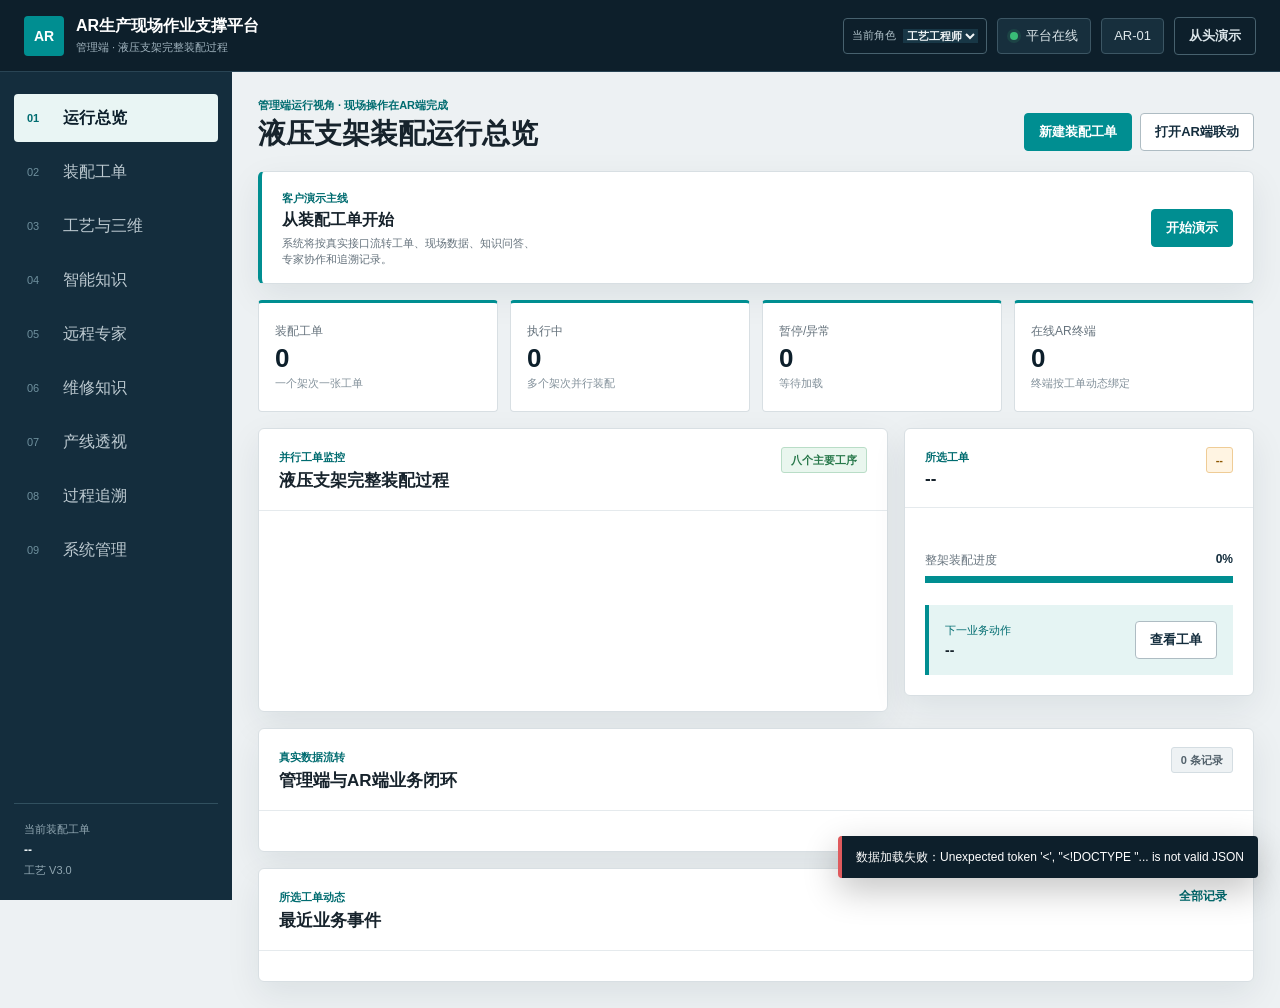
==== index.html @ a354827f "feat: add AR production support demo" ====
<!doctype html>
<html lang="zh-CN">
<head>
  <meta charset="utf-8">
  <meta name="viewport" content="width=device-width,initial-scale=1">
  <meta name="theme-color" content="#142d3d">
  <title>AR生产现场作业支撑平台</title>
  <link rel="stylesheet" href="styles.css?v=24">
</head>
<body>
<div class="app-shell">
  <header class="topbar">
    <div class="brand-block"><div class="brand-mark">AR</div><div><div class="brand-name">AR生产现场作业支撑平台</div><div class="brand-meta">管理端 · 液压支架完整装配过程</div></div></div>
    <div class="top-actions"><label class="role-control">当前角色<select id="roleSelect"><option value="engineer">工艺工程师</option><option value="expert">远程专家</option><option value="admin">系统管理员</option></select></label><div class="status-control"><span class="status-dot online"></span><span>平台在线</span></div><div id="activeDevice" class="device-status">AR-01</div><button id="resetDemo" class="button button-quiet">从头演示</button></div>
  </header>
  <aside class="sidebar"><nav>
    <button class="nav-item active" data-view="dashboard"><span class="nav-index">01</span><span>运行总览</span></button>
    <button class="nav-item" data-view="workorder"><span class="nav-index">02</span><span>装配工单</span></button>
    <button class="nav-item" data-view="process"><span class="nav-index">03</span><span>工艺与三维</span></button>
    <button class="nav-item" data-view="knowledge"><span class="nav-index">04</span><span>智能知识</span></button>
    <button class="nav-item" data-view="expert"><span class="nav-index">05</span><span>远程专家</span></button>
    <button class="nav-item" data-view="maintenance"><span class="nav-index">06</span><span>维修知识</span></button>
    <button class="nav-item" data-view="twin"><span class="nav-index">07</span><span>产线透视</span></button>
    <button class="nav-item" data-view="trace"><span class="nav-index">08</span><span>过程追溯</span></button>
    <button class="nav-item" data-view="operations"><span class="nav-index">09</span><span>系统管理</span></button>
  </nav><div class="sidebar-footer"><span>当前装配工单</span><strong id="sidebarTask">--</strong><span id="sidebarProcess">工艺 V3.0</span></div></aside>

  <main class="main-content">
    <section id="dashboardView" class="view active">
      <div class="page-heading"><div><div class="eyebrow">管理端运行视角 · 现场操作在AR端完成</div><h1>液压支架装配运行总览</h1></div><div class="heading-actions"><button id="openCreateTask" class="button button-primary">新建装配工单</button><button class="button button-secondary open-terminal">打开AR端联动</button></div></div>
      <article class="panel demo-guide-panel"><div class="demo-guide-copy"><span class="panel-kicker">客户演示主线</span><h2 id="guideTitle">从装配工单开始</h2><p id="guideDescription">系统将按真实接口流转工单、现场数据、知识问答、专家协作和追溯记录。</p></div><div id="demoGuide" class="demo-guide-steps"></div><button id="guideAction" class="button button-primary">开始演示</button></article>
      <div class="metric-grid"><article class="metric"><span>装配工单</span><strong id="metricTaskCount">0</strong><small>一个架次一张工单</small></article><article class="metric"><span>执行中</span><strong id="metricRunning">0</strong><small>多个架次并行装配</small></article><article class="metric"><span>暂停/异常</span><strong id="metricIncident">0</strong><small id="metricIncidentText">等待加载</small></article><article class="metric"><span>在线AR终端</span><strong id="metricDevices">0</strong><small>终端按工单动态绑定</small></article></div>
      <div class="dashboard-grid parallel-dashboard"><article class="panel task-board"><div class="panel-header"><div><span class="panel-kicker">并行工单监控</span><h2>液压支架完整装配过程</h2></div><span class="badge badge-success">八个主要工序</span></div><div id="taskBoard" class="task-board-list"></div></article><article class="panel service-panel"><div class="panel-header"><div><span class="panel-kicker">所选工单</span><h2 id="selectedProduct">--</h2></div><span id="taskStatusBadge" class="badge badge-running">--</span></div><dl id="selectedTaskSummary" class="summary-grid"></dl><div class="progress-row"><span>整架装配进度</span><strong id="dashboardPercent">0%</strong></div><div class="progress-track"><div id="dashboardProgress" class="progress-bar"></div></div><div class="next-action"><div><span>下一业务动作</span><strong id="dashboardNext">--</strong></div><button id="dispatchTask" class="button button-primary" hidden>下发到AR终端</button><button class="button button-secondary" data-jump="workorder">查看工单</button></div></article><article class="panel flow-panel"><div class="panel-header"><div><span class="panel-kicker">真实数据流转</span><h2>管理端与AR端业务闭环</h2></div><span id="flowRecordCount" class="badge badge-neutral">0 条记录</span></div><div id="businessFlow" class="business-flow"></div></article><article class="panel event-panel"><div class="panel-header"><div><span class="panel-kicker">所选工单动态</span><h2>最近业务事件</h2></div><button class="text-button" data-jump="trace">全部记录</button></div><div id="dashboardEvents" class="compact-events"></div></article></div>
    </section>

    <section id="workorderView" class="view">
      <div class="page-heading"><div><div id="taskContext" class="eyebrow">当前装配工单</div><h1>整架装配工单执行</h1></div><div class="heading-actions"><span id="taskNetworkBadge" class="badge badge-success">AR终端在线</span><button class="button button-primary open-terminal">打开AR端联动</button></div></div>
      <div class="monitor-layout"><aside class="panel step-rail"><div class="panel-header"><div><span class="panel-kicker">完整装配工序</span><h2 id="stepCounter">工序 --</h2></div></div><ol id="stepList" class="step-list"></ol></aside><article class="panel work-panel"><div class="work-head"><div><span id="currentStepCode" class="step-code">主要工序</span><h2 id="currentStepTitle">加载中</h2></div><span id="currentStepState" class="badge badge-running">--</span></div><div class="work-visual"><div id="threeViewer" class="three-viewer"></div><div class="ar-hud"><span id="hudStep">--</span><strong id="hudInstruction">--</strong></div></div><div class="instruction-grid"><div><span>下发到AR端的必要作业步骤</span><strong id="currentInstruction">--</strong></div><div><span>受控依据</span><strong id="currentParameter">--</strong></div><div class="warning-cell"><span>安全与质量提示</span><strong id="currentSafety">--</strong></div></div></article><aside class="panel monitor-side"><div class="panel-header"><div><span class="panel-kicker">实时上下文</span><h2>现场执行数据</h2></div></div><dl id="monitorSummary" class="context-list"></dl><div class="panel-header subhead"><div><span class="panel-kicker">装配防错</span><h2>零部件识别记录</h2></div><span id="identificationCount" class="badge badge-neutral">0 条</span></div><div id="identificationList" class="identification-list"></div><div class="panel-header subhead"><div><span class="panel-kicker">AR端采集</span><h2>现场数据记录</h2></div><span id="observationCount" class="badge badge-neutral">0 条</span></div><div id="observationList" class="observation-list"></div><div class="panel-header subhead"><div><span class="panel-kicker">业务事件</span><h2>最近流转</h2></div></div><div id="monitorEvents" class="expert-timeline"></div></aside></div>
    </section>

    <section id="processView" class="view"><div class="page-heading"><div><div class="eyebrow">工艺路线 · 版本 · 工序 · 作业内容 · 审核发布</div><h1>工艺管理与三维作业内容</h1></div><div class="heading-actions"><button id="createProcessVersion" class="button button-primary">新建工艺版本</button></div></div><div class="process-management-layout"><article class="panel"><div class="panel-header"><div><span class="panel-kicker">创建 · 编辑 · 发布 · 回滚</span><h2>工艺版本</h2></div><span id="processVersionCount" class="badge badge-neutral">0个</span></div><div id="processVersions" class="data-list"></div></article><article class="panel"><div class="panel-header"><div><span class="panel-kicker">产品型号与适用范围</span><h2>工艺路线信息</h2></div></div><dl id="processScope" class="context-list"></dl></article><article class="panel full-span"><div class="panel-header"><div><span class="panel-kicker">顺序 · 工位 · 作业要求 · 参数 · 质量安全</span><h2>主要工序与作业步骤</h2></div><button id="editCurrentProcessStep" class="button button-secondary">编辑当前工序</button></div><div id="processStepList" class="process-step-table"></div></article><article class="panel full-span"><div class="panel-header"><div><span class="panel-kicker">厂家动画拆分 · 转换 · 轻量化 · 审核发布</span><h2>三维作业内容包</h2></div><span id="contentPackageCount" class="badge badge-neutral">0个</span></div><div id="contentPackages" class="content-package-grid"></div></article></div></section>

    <section id="knowledgeView" class="view"><div class="page-heading"><div><div class="eyebrow">资料上传 · 分类标签 · 审核索引 · 查询查看 · 下载使用</div><h1>知识库与智能问答</h1></div><div class="heading-actions"><button id="uploadKnowledge" class="button button-primary">上传资料</button></div></div><div class="knowledge-layout"><article class="panel"><div class="panel-header"><div><span class="panel-kicker">受控资料检索</span><h2>当前工单智能问答</h2></div><span id="knowledgeServiceBadge" class="badge badge-running">检查中</span></div><form id="knowledgeTestForm" class="knowledge-test"><input id="knowledgeTestInput" value="高压胶管标识与接口清单不一致时应该如何处理？"><button class="button button-primary">检索并显示引用</button></form><div id="knowledgeTestResult" class="operation-result">问题将携带产品型号、工艺版本和当前工序上下文。</div></article><article class="panel"><div class="panel-header"><div><span class="panel-kicker">分类与标签</span><h2>知识库概况</h2></div></div><div id="knowledgeCategorySummary" class="knowledge-category-summary"></div></article><article class="panel full-span"><div class="panel-header"><div><span class="panel-kicker">标准、图纸、工艺卡、三维指导和经验库</span><h2>知识资料管理</h2></div><span id="knowledgeCount" class="badge badge-neutral">0条</span></div><form id="knowledgeFilterForm" class="knowledge-filter"><input id="knowledgeSearch" placeholder="按资料名称、标签或适用范围查询"><select id="knowledgeCategoryFilter"><option value="">全部分类</option></select><select id="knowledgeTagFilter"><option value="">全部标签</option></select><button class="button button-secondary">查询</button></form><div id="knowledgeList" class="knowledge-table"></div></article></div></section>

    <section id="expertView" class="view"><div class="page-heading"><div><div class="eyebrow">一对一远程专家 · 自动携带工单上下文</div><h1>远程专家支持</h1></div><div class="heading-actions"><span id="expertStatusBadge" class="badge badge-neutral">未建立会话</span><button id="startExpert" class="button button-primary">接入当前请求</button></div></div><div class="expert-layout"><article class="video-panel panel"><div id="expertVideoFrame" class="video-frame synthetic-feed"><div class="feed-support"><i></i><i></i><i></i><i></i></div><div id="annotationLayer" class="annotation-layer"></div><div id="frozenBadge" class="frozen-badge" hidden>画面已冻结</div><div class="video-status"><span class="record-dot"></span><span id="videoStatusText">第一视角预览</span></div></div><div class="video-toolbar"><button id="freezeFrame" class="button button-secondary" disabled>冻结画面</button><button id="drawAnnotation" class="button button-secondary" disabled>添加二维标注</button><button id="sendDocument" class="button button-secondary" disabled>发送作业资料</button><button id="endExpert" class="button button-danger-outline" disabled>结束并归档</button></div><form id="adviceForm" class="advice-form"><input id="adviceInput" value="请核对胶管标识、阀组接口和当前受控液压原理图，确认后再连接。"><button id="sendAdvice" class="button button-primary" disabled>发送处置意见</button></form></article><aside class="panel expert-context"><div class="panel-header"><div><span class="panel-kicker">自动携带工单上下文</span><h2 id="expertTaskId">--</h2></div></div><dl class="context-list"><div><dt>当前主要工序</dt><dd id="expertCurrentStep">--</dd></div><div><dt>异常状态</dt><dd id="expertIncidentState">--</dd></div><div><dt>在线专家</dt><dd>李工 · 液压系统装配 · 在线</dd></div><div><dt>协作服务</dt><dd id="expertProvider">自建远程专家服务</dd></div><div><dt>业务归档</dt><dd>会话、截图、冻屏标注、资料、意见、录像索引</dd></div></dl><div id="expertTimeline" class="expert-timeline"></div></aside></div></section>

    <section id="maintenanceView" class="view"><div class="page-heading"><div><div class="eyebrow">维修管理系统工单 · 相似案例 · 现场处置 · 结果回写</div><h1>智能维修辅助</h1></div><button id="archiveMaintenanceCase" class="button button-secondary">形成案例并回写</button></div><article class="panel integration-strip"><div><span class="panel-kicker">业务系统来源</span><h2 id="maintenanceSourceSystem">维修管理系统</h2></div><div class="integration-arrow">设备档案与维修工单 →</div><dl id="maintenanceWorkOrder" class="integration-context"></dl><div class="integration-arrow">← 处置结果与案例状态</div><span id="maintenanceSyncStatus" class="badge badge-success">接口正常</span></article><div class="maintenance-layout"><article class="panel"><div class="panel-header"><div><span class="panel-kicker">结合设备、部件和故障现象检索</span><h2>历史维修案例与知识检索</h2></div></div><form id="maintenanceSearchForm" class="knowledge-test"><input id="maintenanceSearchInput" value="胶管 渗漏"><button class="button button-primary">查询相似案例</button></form><div id="maintenanceCaseList" class="maintenance-case-list"></div></article><article class="panel"><div class="panel-header"><div><span class="panel-kicker">现场维修参考</span><h2 id="maintenanceCaseTitle">选择一个案例</h2></div><span id="maintenanceCaseStatus" class="badge badge-neutral">--</span></div><dl id="maintenanceCaseDetail" class="context-list"></dl><div class="maintenance-writeback"><strong>处置闭环</strong><span>AR现场记录 → 审核 → 维修管理系统工单 → 知识库案例</span></div></article></div></section>

    <section id="twinView" class="view"><div class="page-heading"><div><div class="eyebrow">复用产线数字孪生模型与实时数据，在AR端进行现场查看</div><h1>基于数字孪生的产线透视</h1></div><div class="heading-actions"><span id="twinUpdated" class="badge badge-success">数据已同步</span><button id="openTwinTerminal" class="button button-primary">在AR端查看产线</button></div></div><article class="panel integration-strip twin-source"><div><span class="panel-kicker">数据与模型来源</span><h2 id="twinSourceSystem">产线数字孪生平台</h2></div><div class="integration-arrow">产线模型、设备对象、实时参数、告警 →</div><dl id="twinModelInfo" class="integration-context"></dl><span class="badge badge-success">内部接口已连接</span></article><div class="metric-grid"><article class="metric"><span>孪生对象</span><strong id="twinWorkOrders">0</strong><small>产线、工位、架次与设备</small></article><article class="metric"><span>执行中</span><strong id="twinRunning">0</strong><small>实时装配状态</small></article><article class="metric"><span>告警对象</span><strong id="twinAlerts">0</strong><small>可进入工单或维修处置</small></article><article class="metric"><span>AR展示终端</span><strong id="twinDevices">0</strong><small>查看模型、数据与告警</small></article></div><div class="twin-layout"><article class="panel twin-line-panel"><div class="panel-header"><div><span class="panel-kicker">数字孪生对象列表</span><h2 id="twinLineName">液压支架总装一线</h2></div><span class="badge badge-neutral">模型 + 实时数据</span></div><div id="twinLine" class="twin-line"></div></article><article class="panel"><div class="panel-header"><div><span class="panel-kicker">AR现场查看对象</span><h2 id="twinObjectTitle">选择工位对象</h2></div></div><dl id="twinObjectDetail" class="context-list"></dl><div class="twin-display-list"><strong>AR端展示内容</strong><span>产线三维模型</span><span>设备与工位状态</span><span>装配进度和运行参数</span><span>告警与维修记录</span></div></article></div></section>

    <section id="traceView" class="view"><div class="page-heading"><div><div class="eyebrow">按工单、工序、设备、人员等主体查看全过程事件与现场录像</div><h1>多主体过程追溯</h1></div><button id="exportTrace" class="button button-secondary">导出追溯记录</button></div><div class="trace-layout"><article class="panel"><div class="panel-header"><div><span class="panel-kicker">追溯条件</span><h2 id="traceTaskId">--</h2></div><span id="traceStatusBadge" class="badge badge-running">--</span></div><form id="traceSubjectForm" class="trace-subject-filter"><select id="traceSubjectType"><option value="work_order">按工单</option><option value="process">按工序</option><option value="device">按AR设备</option><option value="person">按人员</option></select><select id="traceSubjectValue"></select><input id="traceKeyword" placeholder="日志关键字"><button class="button button-primary">查询</button></form><dl id="traceSummary" class="summary-grid compact"></dl></article><div class="trace-evidence-layout"><article class="panel trace-events-panel"><div class="trace-filter"><span>事件时间线</span><span id="syncState" class="sync-state">全部事件已同步</span></div><div id="traceEvents" class="trace-events"></div></article><aside class="panel recording-panel"><div class="panel-header"><div><span class="panel-kicker">AR第一视角录像</span><h2>现场视频记录</h2></div><span id="recordingCount" class="badge badge-neutral">0段</span></div><div id="recordingList" class="recording-list"></div></aside></div></div></section>

    <section id="operationsView" class="view"><div class="page-heading"><div><div class="eyebrow">系统管理员工作台</div><h1>终端与系统运行管理</h1></div><button id="sendHeartbeat" class="button button-secondary">模拟当前终端心跳</button></div><div class="metric-grid"><article class="metric"><span>业务服务</span><strong id="healthStatus">检查中</strong><small>工单、工艺、追溯</small></article><article class="metric"><span>知识服务</span><strong id="opsKnowledgeStatus">检查中</strong><small>受控检索与引用</small></article><article class="metric"><span>远程协作</span><strong id="opsCollabStatus">检查中</strong><small>自建业务与媒体服务</small></article><article class="metric"><span>审计记录</span><strong id="auditCount">0</strong><small>角色与写操作留痕</small></article></div><div class="admin-grid"><article class="panel"><div class="panel-header"><div><span class="panel-kicker">当前工单终端</span><h2 id="deviceTitleName">--</h2></div><span id="deviceStatusBadge" class="badge badge-success">--</span></div><dl id="deviceDetails" class="summary-grid"></dl><div class="section-body"><h3>终端能力契约</h3><div id="deviceCapabilities" class="tag-list"></div></div></article><article class="panel"><div class="panel-header"><div><span class="panel-kicker">运行状态</span><h2>服务与数据链路</h2></div></div><ul id="serviceList" class="service-list"></ul></article><article class="panel full-span"><div class="panel-header"><div><span class="panel-kicker">故障恢复</span><h2>备份、恢复与演示重置</h2></div></div><div class="operation-actions"><button id="createBackup" class="button button-primary">创建备份</button><button id="restoreBackup" class="button button-secondary">恢复最近备份</button><button id="resetSystem" class="button button-danger-outline">重置演示数据</button></div><p id="backupResult" class="operation-result">尚未执行运维操作。</p></article></div></section>
  </main>
</div>

<dialog id="createTaskDialog" class="modal"><form id="createTaskForm"><header class="modal-header"><div><span class="panel-kicker">装配工单</span><h2>新建工单</h2></div><button id="closeCreateTask" class="modal-close" type="button" aria-label="关闭">×</button></header><div class="task-form-grid"><label>架次名称<input id="newTaskProduct" required value="液压支架第021架"></label><label>产品型号<input id="newTaskModel" required value="ZZ18000/35/70D"></label><label>装配工位<input id="newTaskStation" required value="总装一线 · ZP-07"></label><label>工艺版本<select id="newTaskProcess" required></select></label><label>目标AR终端<select id="newTaskDevice" required></select></label><label class="checkbox-row full"><input id="newTaskDispatch" type="checkbox" checked><span>创建后立即下发到目标AR终端</span></label></div><footer class="modal-actions"><button id="cancelCreateTask" class="button button-secondary" type="button">取消</button><button class="button button-primary" type="submit">创建工单</button></footer></form></dialog>
<dialog id="knowledgeUploadDialog" class="modal"><form id="knowledgeUploadForm"><header class="modal-header"><div><span class="panel-kicker">知识资料</span><h2>上传并登记资料</h2></div><button id="closeKnowledgeUpload" class="modal-close" type="button">×</button></header><div class="task-form-grid"><label>资料名称<input id="knowledgeUploadTitle" required value="液压支架装配补充说明"></label><label>分类<select id="knowledgeUploadCategory"><option>工艺标准</option><option>作业指导书</option><option>图纸与接口</option><option>培训资料</option><option>维修案例</option></select></label><label>版本<input id="knowledgeUploadVersion" value="V1.0"></label><label>标签<input id="knowledgeUploadTags" value="液压支架,装配,受控资料"></label><label class="full">适用范围<input id="knowledgeUploadSection" value="工序1-8"></label><label class="full">选择文件<input id="knowledgeUploadFile" type="file" accept=".txt,.md,.pdf,.doc,.docx"></label><label class="full">资料内容<textarea id="knowledgeUploadContent" rows="5">经工艺人员审核后发布，用于现场作业指导和知识检索。</textarea></label></div><footer class="modal-actions"><button id="cancelKnowledgeUpload" class="button button-secondary" type="button">取消</button><button class="button button-primary" type="submit">上传并登记</button></footer></form></dialog>
<dialog id="knowledgeDetailDialog" class="modal knowledge-detail-modal"><header class="modal-header"><div><span class="panel-kicker">知识资料详情</span><h2 id="knowledgeDetailTitle">资料详情</h2></div><button id="closeKnowledgeDetail" class="modal-close" type="button">×</button></header><dl id="knowledgeDetailMeta" class="summary-grid"></dl><div id="knowledgeDetailContent" class="knowledge-detail-content"></div><footer class="modal-actions"><button id="downloadKnowledgeDetail" class="button button-primary" type="button">下载资料</button></footer></dialog>
<dialog id="processVersionDialog" class="modal"><form id="processVersionForm"><header class="modal-header"><div><span class="panel-kicker">工艺版本</span><h2>新建工艺版本</h2></div><button id="closeProcessVersion" class="modal-close" type="button">×</button></header><div class="task-form-grid"><label>版本号<input id="newProcessVersion" required value="V3.2-draft"></label><label>基于版本<select id="baseProcessVersion"></select></label><label class="full">变更说明<input id="newProcessNote" required value="补充AR端单屏作业内容与现场录像要求"></label></div><footer class="modal-actions"><button id="cancelProcessVersion" class="button button-secondary" type="button">取消</button><button class="button button-primary" type="submit">创建草稿</button></footer></form></dialog>
<dialog id="processStepDialog" class="modal"><form id="processStepForm"><header class="modal-header"><div><span class="panel-kicker">主要工序</span><h2 id="processStepDialogTitle">编辑工序</h2></div><button id="closeProcessStep" class="modal-close" type="button">×</button></header><div class="task-form-grid"><label>工序编号<input id="editProcessStepNo" readonly></label><label>工序名称<input id="editProcessStepTitle" required></label><label class="full">作业说明<textarea id="editProcessInstruction" rows="3"></textarea></label><label class="full">工艺参数与质量要求<textarea id="editProcessParameter" rows="2"></textarea></label><label class="full">安全要求<textarea id="editProcessSafety" rows="2"></textarea></label></div><footer class="modal-actions"><button id="cancelProcessStep" class="button button-secondary" type="button">取消</button><button class="button button-primary" type="submit">保存工序</button></footer></form></dialog>
<section id="terminalFloat" class="terminal-float" role="region" aria-label="AR眼镜端模拟器" hidden>
  <header id="terminalFloatBar" class="terminal-float-bar"><div><span id="terminalFloatKicker" class="panel-kicker">双端实时联动 · 拖动此处移动</span><h2 id="terminalFloatTitle">AR眼镜端模拟器</h2></div><div class="terminal-float-tools"><button id="terminalFloatSmaller" type="button" title="缩小窗口" aria-label="缩小窗口">−</button><button id="terminalFloatLarger" type="button" title="放大窗口" aria-label="放大窗口">＋</button><button id="terminalFloatMinimize" type="button" title="最小化" aria-label="最小化">_</button><button id="closeTerminalPreview" type="button" title="关闭" aria-label="关闭">×</button></div></header>
  <div class="terminal-viewport"><iframe id="terminalPreviewFrame" title="AR眼镜端模拟器"></iframe></div>
</section>
<div id="toast" class="toast" role="status"></div>
<script src="app.js?v=24"></script><script type="module" src="three-viewer.js?v=24"></script>
</body>
</html>
---- styles.css ----
:root {
  color-scheme: light;
  --navy-950: #0d1f2b;
  --navy-900: #142d3d;
  --navy-800: #1d4052;
  --ink: #17232c;
  --muted: #66737d;
  --line: #d8dfe3;
  --soft: #f3f6f7;
  --surface: #ffffff;
  --teal: #008e91;
  --teal-dark: #006c70;
  --teal-soft: #e5f4f3;
  --amber: #a86100;
  --amber-soft: #fff4e2;
  --red: #b33c3f;
  --red-soft: #fff0f0;
  --green: #27784a;
  --shadow: 0 12px 34px rgba(18, 40, 52, 0.08);
  font-family: -apple-system, BlinkMacSystemFont, "Segoe UI", "PingFang SC", "Microsoft YaHei", sans-serif;
}

* { box-sizing: border-box; }
[hidden] { display: none !important; }
html, body { margin: 0; min-height: 100%; background: #edf1f3; color: var(--ink); }
button, input, textarea, select { font: inherit; }
button { cursor: pointer; }

.app-shell {
  min-height: 100vh;
  display: grid;
  grid-template-columns: 232px minmax(0, 1fr);
  grid-template-rows: 72px minmax(0, 1fr);
}

.topbar {
  grid-column: 1 / -1;
  display: flex;
  align-items: center;
  justify-content: space-between;
  gap: 24px;
  padding: 0 24px;
  background: var(--navy-950);
  color: #fff;
  border-bottom: 1px solid #294454;
  position: sticky;
  top: 0;
  z-index: 20;
}

.brand-block, .top-actions, .heading-actions, .action-group { display: flex; align-items: center; }
.brand-block { gap: 12px; min-width: 0; }
.brand-mark {
  width: 40px; height: 40px; display: grid; place-items: center;
  background: var(--teal); color: #fff; font-weight: 800; font-size: 14px;
  border-radius: 4px;
}
.brand-name { font-size: 16px; font-weight: 700; line-height: 1.2; white-space: nowrap; }
.brand-meta { margin-top: 4px; color: #9fb2bd; font-size: 11px; }
.top-actions { gap: 10px; }
.role-control { min-height: 36px; padding: 0 8px; border: 1px solid #47616e; border-radius: 4px; display: flex; align-items: center; gap: 7px; color: #aebfc7; font-size: 11px; }
.role-control select { border: 0; background: #183746; color: #f1f6f7; font: inherit; font-weight: 700; outline: 0; }
.status-control, .device-status {
  min-height: 36px; padding: 0 12px; border: 1px solid #3c5664; border-radius: 4px;
  background: #172f3d; color: #dce6ea; display: flex; align-items: center; gap: 8px;
  font-size: 13px;
}
.status-control:hover { border-color: #6f8a97; }
.status-dot { width: 8px; height: 8px; border-radius: 50%; background: #93a4ad; display: inline-block; flex: 0 0 auto; }
.status-dot.online { background: #39bd77; box-shadow: 0 0 0 3px rgba(57, 189, 119, 0.14); }
.status-dot.offline { background: #e6a23c; box-shadow: 0 0 0 3px rgba(230, 162, 60, 0.14); }

.sidebar {
  grid-column: 1;
  grid-row: 2;
  min-height: calc(100vh - 72px);
  background: var(--navy-900);
  color: #d4e0e6;
  padding: 22px 14px;
  display: flex;
  flex-direction: column;
  justify-content: space-between;
  position: sticky;
  top: 72px;
  height: calc(100vh - 72px);
}
.sidebar nav { display: grid; gap: 6px; }
.nav-item {
  width: 100%; height: 48px; padding: 0 12px; border: 1px solid transparent; border-radius: 4px;
  background: transparent; color: #bdcad1; display: flex; align-items: center; gap: 12px; text-align: left;
}
.nav-item:hover { background: #19394a; color: #fff; }
.nav-item.active { background: #e9f5f4; color: var(--navy-950); font-weight: 700; }
.nav-index { width: 24px; color: #6f909e; font-size: 11px; font-variant-numeric: tabular-nums; }
.nav-item.active .nav-index { color: var(--teal-dark); }
.sidebar-footer { border-top: 1px solid #31505f; padding: 18px 10px 0; display: grid; gap: 6px; font-size: 11px; color: #91a7b2; }
.sidebar-footer strong { font-size: 12px; color: #eef5f7; overflow-wrap: anywhere; }

.main-content { grid-column: 2; grid-row: 2; min-width: 0; padding: 26px; }
.view { display: none; max-width: 1520px; margin: 0 auto; }
.view.active { display: block; animation: fade-in 160ms ease-out; }
@keyframes fade-in { from { opacity: .4; transform: translateY(3px); } to { opacity: 1; transform: none; } }

.page-heading { display: flex; align-items: flex-end; justify-content: space-between; gap: 24px; margin-bottom: 20px; }
.page-heading h1 { margin: 4px 0 0; font-size: 28px; line-height: 1.2; letter-spacing: 0; }
.eyebrow, .panel-kicker { color: var(--teal-dark); font-size: 11px; font-weight: 800; text-transform: uppercase; }
.heading-actions { gap: 8px; flex-wrap: wrap; justify-content: flex-end; }

.button {
  min-height: 38px; padding: 0 14px; border-radius: 4px; border: 1px solid transparent;
  background: #fff; color: var(--ink); font-weight: 700; font-size: 13px;
  transition: background 120ms, border-color 120ms, color 120ms, transform 120ms;
}
.button:hover:not(:disabled) { transform: translateY(-1px); }
.button:disabled { opacity: .45; cursor: not-allowed; }
.button-primary { background: var(--teal); color: #fff; border-color: var(--teal); }
.button-primary:hover:not(:disabled) { background: var(--teal-dark); border-color: var(--teal-dark); }
.button-secondary { background: #fff; border-color: #aebcc3; color: var(--navy-900); }
.button-secondary:hover:not(:disabled) { border-color: var(--teal); color: var(--teal-dark); }
.button-quiet { background: transparent; border-color: #8ca0aa; color: inherit; }
.topbar .button-quiet { border-color: #47616e; color: #dce6ea; }
.button-danger, .button-danger-outline { border-color: var(--red); }
.button-danger { background: var(--red); color: #fff; }
.button-danger-outline { color: var(--red); background: #fff; }
.text-button { border: 0; background: transparent; color: var(--teal-dark); font-size: 12px; font-weight: 700; }

.badge { min-height: 26px; padding: 4px 9px; display: inline-flex; align-items: center; border-radius: 3px; font-size: 11px; font-weight: 800; white-space: nowrap; }
.badge-running { color: #8c5600; background: var(--amber-soft); border: 1px solid #efcc96; }
.badge-success { color: var(--green); background: #e9f6ee; border: 1px solid #b9ddc7; }
.badge-neutral { color: #52616b; background: #eef2f4; border: 1px solid #d4dde2; }
.badge-danger { color: var(--red); background: var(--red-soft); border: 1px solid #e8b8ba; }

.panel { background: var(--surface); border: 1px solid var(--line); border-radius: 6px; box-shadow: var(--shadow); }
.panel-header { display: flex; justify-content: space-between; align-items: flex-start; gap: 16px; padding: 18px 20px; border-bottom: 1px solid #e5eaed; }
.panel-header h2 { margin: 4px 0 0; font-size: 17px; letter-spacing: 0; }

.metric-grid { display: grid; grid-template-columns: repeat(4, minmax(0, 1fr)); gap: 12px; margin-bottom: 16px; }
.metric { min-height: 112px; background: var(--surface); border: 1px solid var(--line); border-top: 3px solid var(--teal); border-radius: 4px; padding: 16px; display: grid; align-content: center; gap: 5px; }
.metric span { color: var(--muted); font-size: 12px; }
.metric strong { color: var(--navy-950); font-size: 26px; line-height: 1; font-variant-numeric: tabular-nums; }
.metric small { color: #82909a; font-size: 11px; }

.dashboard-grid { display: grid; grid-template-columns: minmax(0, 1.65fr) minmax(300px, .8fr); gap: 16px; }
.task-summary { min-height: 440px; }
.summary-grid { margin: 0; padding: 18px 20px; display: grid; grid-template-columns: repeat(2, minmax(0, 1fr)); gap: 16px 28px; }
.summary-grid div { min-width: 0; }
.summary-grid dt { color: var(--muted); font-size: 11px; margin-bottom: 4px; }
.summary-grid dd { margin: 0; font-size: 13px; font-weight: 700; overflow-wrap: anywhere; }
.progress-row { padding: 8px 20px 7px; display: flex; justify-content: space-between; color: var(--muted); font-size: 12px; }
.progress-row strong { color: var(--navy-900); }
.progress-track { height: 7px; margin: 0 20px; background: #e5eaed; overflow: hidden; }
.progress-bar { height: 100%; background: var(--teal); transition: width 220ms ease; }
.next-action { margin: 22px 20px 20px; padding: 16px; border-left: 4px solid var(--teal); background: var(--teal-soft); display: flex; justify-content: space-between; gap: 16px; align-items: center; }
.next-action div { display: grid; gap: 4px; }
.next-action span { font-size: 11px; color: var(--teal-dark); }
.next-action strong { font-size: 14px; }
.service-panel { grid-column: 2; grid-row: 1; }
.service-list { list-style: none; margin: 0; padding: 6px 20px 14px; }
.service-list li { display: flex; justify-content: space-between; gap: 14px; padding: 13px 0; border-bottom: 1px solid #ebeff1; font-size: 12px; }
.service-list li:last-child { border-bottom: 0; }
.service-list span { display: flex; align-items: center; gap: 8px; }
.service-indicator { width: 7px; height: 7px; border-radius: 50%; background: #9cacb4; }
.service-indicator.good { background: #3aa96a; }
.service-list strong { color: var(--green); }
.event-panel { grid-column: 1 / -1; }
.flow-panel { grid-column: 1 / -1; }
.business-flow { display: grid; grid-template-columns: repeat(9,minmax(96px,1fr)); padding: 20px; overflow-x: auto; }
.flow-stage { position: relative; min-width: 110px; padding: 0 12px; text-align: center; color: #89969d; }
.flow-stage:not(:last-child)::after { content: ""; position: absolute; left: calc(50% + 18px); right: calc(-50% + 18px); top: 15px; height: 2px; background: #d9e1e4; }
.flow-stage i { position: relative; z-index: 1; width: 32px; height: 32px; margin: 0 auto 9px; display: grid; place-items: center; border: 2px solid #c7d2d7; border-radius: 50%; background: #fff; font-style: normal; font-size: 11px; font-weight: 800; }
.flow-stage span,.flow-stage small { display: block; }
.flow-stage span { color: #52616b; font-size: 11px; font-weight: 800; }
.flow-stage small { margin-top: 4px; font-size: 9px; }
.flow-stage.done i { border-color: var(--green); background: #e9f6ee; color: var(--green); }
.flow-stage.done:not(:last-child)::after { background: #79b997; }
.flow-stage.done span { color: var(--green); }
.flow-stage.active i { border-color: var(--teal); background: var(--teal); color: #fff; box-shadow: 0 0 0 5px rgba(0,142,145,.12); }
.flow-stage.active span { color: var(--teal-dark); }
.compact-events { display: grid; grid-template-columns: repeat(3, minmax(0, 1fr)); padding: 12px 20px 18px; gap: 12px; }
.compact-event { border-left: 2px solid #a8b8c0; padding-left: 10px; min-width: 0; }
.compact-event time { color: #89969d; font-size: 10px; }
.compact-event strong { display: block; margin-top: 5px; font-size: 12px; }
.compact-event p { margin: 3px 0 0; color: var(--muted); font-size: 11px; overflow-wrap: anywhere; }

.task-layout { display: grid; grid-template-columns: 245px minmax(460px, 1.35fr) minmax(300px, .8fr); gap: 14px; align-items: start; }
.task-layout > * { min-width: 0; }
.step-rail, .assistant-panel { position: sticky; top: 98px; }
.step-list { margin: 0; padding: 10px 12px 14px; list-style: none; counter-reset: step; }
.step-item { counter-increment: step; position: relative; padding: 12px 10px 12px 38px; border-left: 2px solid #d8e0e4; min-height: 64px; }
.step-item::before { content: counter(step); position: absolute; left: -13px; top: 17px; width: 24px; height: 24px; border-radius: 50%; display: grid; place-items: center; background: #eef2f4; border: 1px solid #cad4d9; color: #687780; font-size: 10px; font-weight: 800; }
.step-item strong { display: block; font-size: 12px; }
.step-item span { display: block; margin-top: 4px; color: var(--muted); font-size: 10px; }
.step-item.done { border-color: #79b997; }
.step-item.done::before { content: "✓"; background: #e6f4ec; border-color: #8ec3a6; color: var(--green); }
.step-item.current { background: var(--teal-soft); border-color: var(--teal); }
.step-item.current::before { background: var(--teal); border-color: var(--teal); color: #fff; }
.work-panel { overflow: hidden; }
.work-head { min-height: 78px; padding: 16px 20px; display: flex; align-items: center; justify-content: space-between; gap: 16px; border-bottom: 1px solid #e5eaed; }
.work-head h2 { margin: 3px 0 0; font-size: 20px; }
.step-code { color: var(--teal-dark); font-size: 10px; font-weight: 800; }
.work-visual { position: relative; aspect-ratio: 16 / 8.6; overflow: hidden; background: var(--navy-950); }
.work-visual img { width: 100%; height: 100%; object-fit: cover; display: block; }
.three-viewer { position: absolute; inset: 0; background: #102631; touch-action: none; }
.three-viewer canvas { width: 100%; height: 100%; display: block; }
.three-viewer::after { content: "拖动旋转 · 滚轮缩放 · 三维内容 V2.0"; position: absolute; right: 14px; top: 12px; padding: 6px 8px; background: rgba(8,25,34,.78); border: 1px solid #4c6a77; color: #dfecef; font-size: 10px; pointer-events: none; }
.ar-hud { position: absolute; left: 18px; right: 18px; bottom: 16px; min-height: 56px; padding: 10px 14px; background: rgba(10, 25, 34, .88); border: 1px solid rgba(78, 205, 201, .65); color: #fff; display: flex; gap: 15px; align-items: center; }
.ar-hud span { color: #6ee1dd; font-size: 12px; font-weight: 800; }
.ar-hud strong { font-size: 13px; line-height: 1.45; }
.instruction-grid { display: grid; grid-template-columns: 1.35fr .75fr; }
.instruction-grid > div { min-height: 80px; padding: 14px 18px; border-right: 1px solid #e5eaed; border-bottom: 1px solid #e5eaed; }
.instruction-grid .warning-cell { grid-column: 1 / -1; min-height: 70px; border-right: 0; background: var(--amber-soft); }
.instruction-grid span { display: block; color: var(--muted); font-size: 10px; margin-bottom: 7px; }
.instruction-grid strong { font-size: 13px; line-height: 1.45; }
.warning-cell strong { color: #805000; }
.safety-check { margin: 14px 18px 0; padding: 11px 12px; display: flex; align-items: flex-start; gap: 9px; background: #f5f7f8; border: 1px solid #dfe5e8; font-size: 12px; }
.safety-check input { margin-top: 2px; accent-color: var(--teal); }
.work-actions { display: flex; justify-content: space-between; gap: 10px; padding: 16px 18px 18px; }
.action-group { gap: 8px; flex-wrap: wrap; justify-content: flex-end; }

.assistant-panel { overflow: hidden; }
.assistant-panel .panel-header { padding: 16px; }
.assistant-panel .panel-header h2 { font-size: 15px; }
.ai-messages { min-height: 300px; max-height: 420px; overflow-y: auto; padding: 14px; background: #f7f9fa; display: grid; align-content: start; gap: 10px; }
.ai-message { max-width: 92%; padding: 10px 11px; border-radius: 4px; font-size: 12px; line-height: 1.55; white-space: pre-wrap; }
.ai-message.system { max-width: 100%; background: #e9eef1; color: #586772; }
.ai-message.user { justify-self: end; background: var(--navy-800); color: #fff; }
.ai-message.answer { background: #fff; border: 1px solid #cad5da; }
.ai-message.refusal { background: var(--amber-soft); border: 1px solid #edcb94; }
.source-block { display: block; margin-top: 8px; padding-top: 8px; border-top: 1px solid #d9e1e4; color: var(--teal-dark); font-size: 10px; }
.quick-questions { display: flex; flex-wrap: wrap; gap: 6px; padding: 12px 14px 0; }
.quick-questions button { border: 1px solid #c4d0d5; background: #fff; color: #51616b; padding: 6px 8px; border-radius: 3px; font-size: 10px; }
.quick-questions button:hover { border-color: var(--teal); color: var(--teal-dark); }
.ai-form { display: grid; gap: 8px; padding: 12px 14px 14px; }
.ai-form textarea, .modal textarea, .modal select, .modal input[type="text"], .modal input:not([type]) { width: 100%; resize: vertical; border: 1px solid #b8c5cb; border-radius: 3px; padding: 9px 10px; color: var(--ink); background: #fff; }
.ai-form textarea:focus, .modal textarea:focus, .modal select:focus { outline: 2px solid rgba(0, 142, 145, .2); border-color: var(--teal); }

.expert-layout { display: grid; grid-template-columns: minmax(0, 1.7fr) minmax(310px, .7fr); gap: 16px; }
.video-panel { overflow: hidden; }
.video-frame { position: relative; aspect-ratio: 16 / 9; background: var(--navy-950); overflow: hidden; }
.video-frame img { width: 100%; height: 100%; object-fit: cover; display: block; }
.video-status { position: absolute; left: 18px; bottom: 16px; padding: 8px 10px; background: rgba(10, 23, 31, .88); color: #eef4f6; border: 1px solid #4d626e; font-size: 11px; display: flex; align-items: center; gap: 8px; }
.record-dot { width: 8px; height: 8px; border-radius: 50%; background: #ed5b58; }
.annotation-layer { position: absolute; inset: 0; pointer-events: none; }
.annotation-marker { position: absolute; width: 70px; height: 70px; border: 4px solid #22d2ca; border-radius: 50%; transform: translate(-50%, -50%); animation: pulse 1.4s infinite; }
.annotation-marker::after { content: "检查此处"; position: absolute; left: 58px; top: -8px; background: #063b3e; color: #e5fffd; border: 1px solid #22d2ca; padding: 5px 8px; width: max-content; font-size: 11px; }
@keyframes pulse { 50% { box-shadow: 0 0 0 10px rgba(34, 210, 202, .12); } }
.video-toolbar { display: flex; gap: 8px; padding: 14px; }
.context-list { margin: 0; padding: 8px 18px 14px; }
.context-list div { padding: 12px 0; border-bottom: 1px solid #e7ecee; }
.context-list dt { color: var(--muted); font-size: 10px; margin-bottom: 4px; }
.context-list dd { margin: 0; font-size: 12px; font-weight: 700; }
.expert-timeline { padding: 12px 18px 20px; display: grid; gap: 10px; }
.observation-list { max-height: 250px; overflow-y: auto; padding: 6px 18px 12px; }
.observation-row { display: grid; grid-template-columns: 42px minmax(0,1fr); gap: 10px; align-items: start; padding: 10px 0; border-bottom: 1px solid #e7ecee; }
.observation-row:last-child { border-bottom: 0; }
.observation-row > i { padding: 5px 4px; background: var(--teal-soft); color: var(--teal-dark); font-style: normal; font-size: 9px; font-weight: 800; text-align: center; }
.observation-row > img { width: 42px; height: 42px; object-fit: cover; border: 1px solid #9ab1ba; }
.observation-row strong,.observation-row span,.observation-row small { display: block; overflow-wrap: anywhere; }
.observation-row strong { font-size: 11px; }
.observation-row span { margin-top: 3px; color: var(--ink); font-size: 10px; }
.observation-row small { margin-top: 4px; color: var(--muted); font-size: 9px; }
.expert-event { border-left: 2px solid var(--teal); padding-left: 10px; }
.expert-event time { color: #84919a; font-size: 10px; }
.expert-event p { margin: 4px 0 0; font-size: 11px; }
.empty-state { padding: 28px 10px; color: #88959d; text-align: center; font-size: 12px; }

.trace-layout { display: grid; gap: 16px; }
.summary-grid.compact { grid-template-columns: repeat(4, minmax(0, 1fr)); }
.trace-events-panel { overflow: hidden; }
.trace-filter { min-height: 52px; padding: 0 18px; display: flex; align-items: center; justify-content: space-between; border-bottom: 1px solid #e2e8eb; font-weight: 700; font-size: 13px; }
.sync-state { color: var(--green); font-size: 11px; font-weight: 600; }
.sync-state.pending { color: var(--amber); }
.trace-events { padding: 8px 20px 24px; }
.trace-event { display: grid; grid-template-columns: 90px 18px minmax(0, 1fr) 120px; gap: 12px; min-height: 82px; position: relative; }
.trace-time { padding-top: 19px; color: #78868f; font-size: 11px; font-variant-numeric: tabular-nums; }
.trace-line { position: relative; }
.trace-line::before { content: ""; position: absolute; left: 8px; top: 0; bottom: 0; width: 1px; background: #d6dfe3; }
.trace-line::after { content: ""; position: absolute; left: 4px; top: 24px; width: 9px; height: 9px; border-radius: 50%; background: var(--teal); border: 2px solid #fff; box-shadow: 0 0 0 1px var(--teal); }
.trace-body { padding: 15px 0; }
.trace-body strong { font-size: 12px; }
.trace-body p { margin: 5px 0 0; color: var(--muted); font-size: 11px; line-height: 1.45; }
.trace-meta { padding-top: 18px; color: #87949c; font-size: 10px; text-align: right; overflow-wrap: anywhere; }
.trace-event.pending .trace-line::after { background: var(--amber); box-shadow: 0 0 0 1px var(--amber); }

.platform-grid { display: grid; gap: 10px; }
.capability-band { min-height: 104px; display: grid; grid-template-columns: 64px minmax(0, 1fr) 160px; gap: 18px; align-items: center; background: #fff; border: 1px solid var(--line); border-left: 4px solid var(--teal); padding: 14px 20px; }
.capability-band > span { color: #8a9aa2; font-size: 20px; font-weight: 800; }
.capability-band h2 { margin: 0 0 5px; font-size: 16px; }
.capability-band p { margin: 0; color: var(--muted); font-size: 12px; line-height: 1.5; }
.capability-band > strong { color: var(--navy-800); text-align: right; font-size: 12px; }
.architecture-note { margin-top: 16px; padding: 16px 18px; border: 1px solid #9ac9c8; background: var(--teal-soft); color: var(--navy-900); font-size: 12px; line-height: 1.6; }

.metric-pending { border-top-color: var(--amber); }
.verification-layout { display: grid; grid-template-columns: minmax(0, 1.5fr) minmax(340px, .7fr); gap: 16px; align-items: start; }
.verification-side { display: grid; gap: 16px; }
.verification-matrix { padding: 4px 20px 16px; }
.verification-row { min-height: 58px; display: grid; grid-template-columns: 48px minmax(0, 1fr) 96px; gap: 12px; align-items: center; border-bottom: 1px solid #e7ecee; }
.verification-row:last-child { border-bottom: 0; }
.verification-row > span { color: var(--teal-dark); font-size: 11px; font-weight: 800; }
.verification-row div { min-width: 0; }
.verification-row strong { display: block; font-size: 12px; }
.verification-row small { display: block; margin-top: 3px; color: var(--muted); font-size: 10px; line-height: 1.35; }
.verification-row b { justify-self: end; color: var(--green); font-size: 10px; }
.verification-row b.pending { color: var(--amber); }
.selection-list { padding: 4px 20px 16px; }
.selection-list > div { padding: 13px 0; border-bottom: 1px solid #e7ecee; }
.selection-list > div:last-child { border-bottom: 0; }
.selection-list span, .selection-list strong, .selection-list small { display: block; }
.selection-list span { color: var(--teal-dark); font-size: 10px; font-weight: 800; }
.selection-list strong { margin-top: 4px; font-size: 12px; }
.selection-list small { margin-top: 5px; color: var(--muted); font-size: 10px; line-height: 1.5; }
.gate-list { padding: 8px 20px 16px; }
.gate-list > div { min-height: 42px; display: grid; grid-template-columns: 12px minmax(0, 1fr) 32px; gap: 9px; align-items: center; border-bottom: 1px solid #e7ecee; font-size: 11px; }
.gate-list > div:last-child { border-bottom: 0; }
.gate-list i { width: 8px; height: 8px; border-radius: 50%; background: #e9a33c; box-shadow: 0 0 0 3px #fff1d8; }
.gate-list strong { color: var(--amber); font-size: 10px; }

.admin-grid { display: grid; grid-template-columns: repeat(2,minmax(0,1fr)); gap: 16px; }
.admin-grid > * { min-width: 0; }
.full-span { grid-column: 1 / -1; }
.section-body { padding: 16px 20px 20px; }
.section-body h3 { margin: 0 0 10px; font-size: 13px; }
.section-body p { color: var(--muted); font-size: 12px; line-height: 1.6; }
.tag-list { display: flex; flex-wrap: wrap; gap: 7px; }
.tag-list span { padding: 6px 8px; border: 1px solid #b7d6d5; background: var(--teal-soft); color: var(--teal-dark); font-size: 11px; font-weight: 700; }
.anchor-preview { position: relative; aspect-ratio: 16 / 7; overflow: hidden; background: var(--navy-950); }
.anchor-preview img { width: 100%; height: 100%; object-fit: cover; display: block; }
.anchor-pin { position: absolute; left: 47%; top: 58%; width: 64px; height: 64px; transform: translate(-50%,-50%); border: 3px solid #24ded3; border-radius: 50%; box-shadow: 0 0 0 8px rgba(36,222,211,.15); }
.anchor-pin span { position: absolute; left: 54px; top: -8px; width: max-content; padding: 5px 8px; background: rgba(7,38,43,.92); border: 1px solid #24ded3; color: #e9fffd; font-size: 10px; }
.data-list { padding: 4px 20px 16px; }
.data-row { min-height: 68px; padding: 11px 0; border-bottom: 1px solid #e7ecee; display: grid; grid-template-columns: minmax(0,1fr) auto; gap: 12px; align-items: center; }
.data-row:last-child { border-bottom: 0; }
.data-row strong,.data-row span { display: block; }
.data-row strong { font-size: 12px; }
.data-row small { color: var(--muted); font-size: 10px; }
.data-actions { display: flex; gap: 6px; }
.compact-list { max-height: 280px; overflow-y: auto; }
.inline-form { padding: 14px 20px 20px; border-top: 1px solid #e5eaed; display: grid; grid-template-columns: .7fr 1.5fr auto; gap: 8px; }
.inline-form input { min-width: 0; min-height: 38px; padding: 8px 10px; border: 1px solid #b8c5cb; border-radius: 3px; }
.operation-actions { padding: 20px; display: flex; gap: 8px; flex-wrap: wrap; }
.operation-result { margin: 0 20px 20px; padding: 12px; background: #f3f6f7; color: var(--muted); font-size: 11px; }
.code-output { min-height: 90px; margin: 14px 0 0; padding: 12px; overflow: auto; background: #102a38; color: #dff8f5; font-size: 11px; line-height: 1.5; }
.api-strip { padding: 16px 20px 20px; display: flex; flex-wrap: wrap; gap: 8px; }
.api-strip code { padding: 8px 10px; background: #eef3f4; border: 1px solid #d3dee2; color: var(--navy-900); font-size: 11px; }
.link-button { text-decoration: none; }

.modal { width: min(560px, calc(100vw - 32px)); border: 0; border-radius: 6px; padding: 0; box-shadow: 0 30px 80px rgba(10, 28, 38, .32); }
.modal::backdrop { background: rgba(7, 21, 29, .6); }
.modal form { padding: 0; }
.modal-header { display: flex; justify-content: space-between; gap: 18px; align-items: flex-start; padding: 18px 20px; border-bottom: 1px solid #e0e6e9; }
.modal-header h2 { margin: 4px 0 0; font-size: 20px; }
.modal-close { width: 34px; height: 34px; border: 0; background: #edf1f3; color: #4d5c65; font-size: 22px; }
.modal label { display: grid; gap: 7px; margin: 16px 20px 0; color: #52616b; font-size: 12px; font-weight: 700; }
.modal .checkbox-row { display: flex; flex-direction: row; align-items: flex-start; gap: 9px; padding: 11px; background: #f4f7f8; }
.modal .checkbox-row input { margin-top: 2px; accent-color: var(--teal); }
.modal-actions { display: flex; justify-content: flex-end; gap: 8px; padding: 18px 20px 20px; }
.task-form-grid { display: grid; grid-template-columns: 1fr 1fr; gap: 0 8px; }
.task-form-grid .full { grid-column: 1 / -1; }
.toast { position: fixed; right: 22px; bottom: 22px; z-index: 50; max-width: min(420px, calc(100vw - 44px)); padding: 12px 14px; background: var(--navy-950); color: #fff; border-left: 4px solid var(--teal); border-radius: 4px; box-shadow: 0 12px 35px rgba(0,0,0,.24); font-size: 12px; line-height: 1.5; opacity: 0; transform: translateY(10px); pointer-events: none; transition: opacity 160ms, transform 160ms; }
.toast.show { opacity: 1; transform: none; }
.toast.warning { border-left-color: #e7a43f; }
.toast.danger { border-left-color: #df5a5d; }

@media (max-width: 1180px) {
  .task-layout { grid-template-columns: 220px minmax(0, 1fr); }
  .assistant-panel { grid-column: 1 / -1; position: static; display: grid; grid-template-columns: 1fr 1fr; }
  .assistant-panel .panel-header { grid-column: 1 / -1; }
  .ai-messages { max-height: 330px; }
  .quick-questions, .ai-form { align-content: start; }
  .metric-grid { grid-template-columns: repeat(2, minmax(0, 1fr)); }
}

@media (max-width: 850px) {
  .app-shell { grid-template-columns: 1fr; grid-template-rows: auto auto 1fr; }
  .topbar { position: static; padding: 12px 14px; align-items: flex-start; flex-wrap: wrap; }
  .brand-name { white-space: normal; }
  .top-actions { width: 100%; overflow-x: auto; }
  .device-status { display: none; }
  .sidebar { grid-column: 1; grid-row: 2; min-height: 0; height: auto; position: sticky; top: 0; z-index: 15; padding: 8px; overflow-x: auto; }
  .sidebar nav { display: flex; min-width: max-content; }
  .nav-item { width: auto; height: 40px; padding: 0 11px; }
  .nav-index, .sidebar-footer { display: none; }
  .main-content { grid-column: 1; grid-row: 3; padding: 18px 12px 30px; }
  .page-heading { align-items: flex-start; flex-direction: column; }
  .business-flow { grid-template-columns: repeat(7,128px); }
  .task-form-grid { grid-template-columns: 1fr; }
  .task-form-grid .full { grid-column: 1; }
  .page-heading h1 { font-size: 23px; }
  .heading-actions { justify-content: flex-start; }
  .dashboard-grid, .expert-layout, .admin-grid, .verification-layout { grid-template-columns: 1fr; }
  .full-span { grid-column: 1; }
  .service-panel { grid-column: 1; grid-row: auto; }
  .event-panel { grid-column: 1; }
  .compact-events { grid-template-columns: 1fr; }
  .task-layout { grid-template-columns: 1fr; }
  .task-layout, .step-rail, .work-panel, .assistant-panel { width: 100%; min-width: 0; max-width: 100%; }
  .step-rail { position: static; }
  .step-list { display: flex; overflow-x: auto; padding: 10px; }
  .step-item { flex: 0 0 180px; border-left: 0; border-top: 2px solid #d8e0e4; padding: 32px 10px 10px; }
  .step-item::before { left: 10px; top: 5px; }
  .assistant-panel { display: block; }
  .summary-grid.compact { grid-template-columns: repeat(2, minmax(0, 1fr)); }
  .capability-band { grid-template-columns: 46px minmax(0, 1fr); }
  .capability-band > strong { grid-column: 2; text-align: left; }
}

@media (max-width: 560px) {
  .brand-meta { display: none; }
  .metric-grid { grid-template-columns: 1fr 1fr; }
  .metric { min-height: 98px; padding: 13px; }
  .metric strong { font-size: 22px; }
  .summary-grid { grid-template-columns: 1fr; }
  .next-action { align-items: flex-start; flex-direction: column; }
  .work-visual { aspect-ratio: 4 / 3; }
  .instruction-grid { grid-template-columns: 1fr; }
  .instruction-grid .warning-cell { grid-column: 1; }
  .work-actions { align-items: stretch; flex-direction: column; }
  .action-group { display: grid; grid-template-columns: 1fr 1fr; }
  .action-group .button:last-child { grid-column: 1 / -1; }
  .trace-event { grid-template-columns: 64px 16px minmax(0, 1fr); }
  .trace-meta { grid-column: 3; padding: 0 0 12px; text-align: left; }
  .inline-form { grid-template-columns: 1fr; }
}

/* V2 business workflow: one process, multiple concurrent support tasks. */
.parallel-dashboard { grid-template-columns: minmax(540px,1.35fr) minmax(330px,.75fr); }
.task-board { grid-row: span 2; overflow: hidden; }
.task-board-list { padding: 6px 16px 16px; display: grid; gap: 7px; }
.task-board-row { width: 100%; min-height: 76px; display: grid; grid-template-columns: minmax(220px,1.2fr) minmax(150px,.8fr) 100px 68px; gap: 14px; align-items: center; padding: 11px 12px; border: 1px solid #d8e1e5; border-left: 4px solid transparent; background: #fff; color: var(--ink); text-align: left; cursor: pointer; }
.task-board-row:hover { border-color: #9bc7c7; }
.task-board-row.selected { border-left-color: var(--teal); background: var(--teal-soft); }
.task-board-row span { min-width: 0; }
.task-board-row strong,.task-board-row b,.task-board-row small { display: block; overflow-wrap: anywhere; }
.task-board-row strong { font-size: 13px; }.task-board-row b { font-size: 11px; }.task-board-row small { margin-top: 4px; color: var(--muted); font-size: 10px; }
.task-board-row em { font-style: normal; text-align: center; }
.mini-progress { height: 5px; background: #dfe7ea; overflow: hidden; }.mini-progress i { display: block; height: 100%; background: var(--teal); }
.advice-form { display: grid; grid-template-columns: minmax(0,1fr) auto; gap: 8px; padding: 0 14px 14px; }
.advice-form input,.knowledge-test input { min-width: 0; min-height: 38px; padding: 8px 10px; border: 1px solid #b8c5cb; border-radius: 3px; }
.location-flow { display: grid; grid-template-columns: repeat(3,minmax(0,1fr)); gap: 12px; }
.location-flow > div { border-top: 3px solid var(--teal); padding: 12px; background: #f4f8f8; }
.location-flow strong { font-size: 12px; }.location-flow p { margin-bottom: 0; font-size: 11px; }
.knowledge-table { padding: 6px 20px 18px; overflow-x: auto; }
.knowledge-row { min-width: 760px; min-height: 56px; display: grid; grid-template-columns: minmax(280px,1.5fr) 120px minmax(200px,1fr) 120px; gap: 14px; align-items: center; border-bottom: 1px solid #e5eaed; font-size: 11px; }
.knowledge-row.head { min-height: 40px; color: var(--muted); font-weight: 700; }.knowledge-row strong { font-size: 12px; }.knowledge-row b { color: var(--green); }
.knowledge-test { display: grid; grid-template-columns: minmax(0,1fr) auto; gap: 8px; padding: 16px 20px 0; }
.monitor-layout { display:grid; grid-template-columns:230px minmax(520px,1.25fr) minmax(280px,.7fr); gap:14px; align-items:start; }
.monitor-layout > * { min-width:0; }
.monitor-side { overflow:hidden; }
.monitor-note { margin:0 18px 16px; padding:13px; border-left:3px solid var(--teal); background:var(--teal-soft); }
.monitor-note strong { font-size:12px; }.monitor-note p { margin:5px 0 0; color:var(--muted); font-size:11px; line-height:1.55; }
.panel-header.subhead { border-top:1px solid #e1e8ea; }
.synthetic-feed { background:linear-gradient(#263b44 0 14%,#53666e 14% 18%,#25343b 18% 100%); }
.feed-valve { position:absolute; left:28%; top:28%; width:44%; height:38%; border:5px solid #9eb0b6; background:#52666f; box-shadow:inset 0 0 0 2px #354a53; }
.feed-valve i { position:absolute; top:25%; width:12%; aspect-ratio:1; border-radius:50%; border:5px solid #bdcbd0; background:#20343d; }
.feed-valve i:nth-child(1){left:8%}.feed-valve i:nth-child(2){left:32%}.feed-valve i:nth-child(3){left:56%;border-color:#36d6cd}.feed-valve i:nth-child(4){left:80%}
.feed-hose { position:absolute; width:32%; height:35%; border:12px solid transparent; border-left-color:#d7aa42; border-radius:50%; }
.hose-a { left:51%; top:48%; transform:rotate(-20deg); }.hose-b { left:24%; top:50%; border-left-color:#3b7db8; transform:rotate(25deg); }

@media (max-width: 1180px) { .monitor-layout { grid-template-columns:220px minmax(0,1fr); }.monitor-side { grid-column:1/-1; } }
@media (max-width: 1100px) { .parallel-dashboard { grid-template-columns: 1fr; }.task-board { grid-row: auto; }.task-board-row { grid-template-columns: minmax(210px,1.2fr) minmax(140px,.8fr) 90px 68px; } }
@media (max-width: 700px) { .task-board-row { grid-template-columns: 1fr auto; }.task-board-row > span:nth-child(2) { grid-column: 1; }.mini-progress { grid-column: 1; }.task-board-row em { grid-column: 2; grid-row: 1; }.location-flow { grid-template-columns: 1fr; }.advice-form,.knowledge-test { grid-template-columns: 1fr; } }
@media (max-width: 850px) { .monitor-layout { grid-template-columns:1fr; }.monitor-side { grid-column:1; }.monitor-layout .step-rail { position:static; } }

.demo-guide-panel{display:grid;grid-template-columns:minmax(240px,.9fr) minmax(520px,2fr) auto;gap:20px;align-items:center;margin-bottom:16px;padding:16px 20px;border-left:4px solid var(--teal)}
.demo-guide-copy h2{margin:4px 0 5px;font-size:16px}.demo-guide-copy p{margin:0;color:var(--muted);font-size:11px;line-height:1.45}.demo-guide-steps{display:grid;grid-template-columns:repeat(8,minmax(66px,1fr));gap:4px}.guide-step{position:relative;min-width:0;padding:8px 5px;border-top:2px solid #cbd5da;text-align:center;color:#7d8b93}.guide-step::after{content:"";position:absolute;right:-4px;top:17px;width:8px;height:1px;background:#cbd5da}.guide-step:last-child::after{display:none}.guide-step span{display:grid;width:20px;height:20px;margin:0 auto 5px;place-items:center;border:1px solid #bac7cd;border-radius:50%;font-size:9px;font-weight:800}.guide-step strong{display:block;overflow:hidden;font-size:9px;white-space:nowrap;text-overflow:ellipsis}.guide-step.done{border-color:var(--green);color:var(--green)}.guide-step.done span{border-color:var(--green);background:#e8f5ee}.guide-step.current{border-color:var(--teal);color:var(--teal-dark)}.guide-step.current span{border-color:var(--teal);background:var(--teal);color:#fff}
.ar-hud{position:absolute;left:18px;right:18px;bottom:16px;min-height:56px;padding:10px 14px;background:rgba(10,25,34,.88);border:1px solid rgba(78,205,201,.65);color:#fff;display:flex;gap:15px;align-items:center}.ar-hud span{color:#6ee1dd;font-size:12px;font-weight:800}.ar-hud strong{font-size:13px;line-height:1.45}
.content-package-grid{display:grid;grid-template-columns:repeat(4,minmax(0,1fr));gap:10px;padding:16px 20px 20px}.content-package{min-height:86px;display:grid;grid-template-columns:34px minmax(0,1fr);gap:10px;align-items:start;padding:12px;border:1px solid #d7e0e4;background:#f9fbfb}.content-package>span{display:grid;width:30px;height:30px;place-items:center;background:var(--navy-800);color:#fff;font-size:10px;font-weight:800}.content-package strong,.content-package small{display:block}.content-package strong{font-size:11px;line-height:1.35}.content-package small{margin-top:6px;color:var(--muted);font-size:9px}.content-package b{grid-column:2;color:var(--green);font-size:9px}
.knowledge-layout{display:grid;grid-template-columns:minmax(0,1.4fr) minmax(320px,.6fr);gap:16px}.knowledge-layout>*{min-width:0}.knowledge-layout .full-span{grid-column:1/-1}
.feed-support{position:absolute;left:14%;right:14%;top:19%;bottom:15%;border-bottom:18px solid #455d68}.feed-support::before{content:"";position:absolute;left:8%;right:8%;top:3%;height:24%;border-radius:4px;background:#536d78;transform:skewX(-10deg)}.feed-support::after{content:"";position:absolute;left:18%;right:18%;top:25%;height:38%;border:10px solid #617b85;border-top:0}.feed-support i{position:absolute;bottom:0;width:11%;height:55%;border-radius:8px 8px 0 0;background:#738b94;border:3px solid #9baab0}.feed-support i:nth-child(1){left:19%}.feed-support i:nth-child(2){left:36%}.feed-support i:nth-child(3){right:36%}.feed-support i:nth-child(4){right:19%}.frozen-badge{position:absolute;left:18px;top:16px;padding:7px 9px;border:1px solid #efc36d;background:#513d16df;color:#ffe2a6;font-size:10px;font-weight:800}.video-frame.frozen .feed-support{filter:saturate(.5) contrast(1.05)}.annotation-box{position:absolute;left:44%;top:43%;width:116px;height:88px;border:4px solid #22d2ca;transform:translate(-50%,-50%)}.annotation-box::before,.annotation-box::after{content:"";position:absolute;background:#22d2ca}.annotation-box::before{left:-25px;top:38px;width:25px;height:4px}.annotation-box::after{left:-28px;top:32px;width:14px;height:14px;border-left:4px solid #22d2ca;border-bottom:4px solid #22d2ca;background:transparent;transform:rotate(45deg)}.annotation-box span{position:absolute;left:106px;top:-4px;width:max-content;padding:5px 7px;background:#063b3e;color:#e5fffd;border:1px solid #22d2ca;font-size:10px}
.maintenance-layout{display:grid;grid-template-columns:minmax(0,1.25fr) minmax(340px,.75fr);gap:16px}.maintenance-case-list{padding:8px 18px 18px;display:grid;gap:8px}.maintenance-case{display:grid;grid-template-columns:90px minmax(0,1fr) auto;gap:12px;align-items:center;min-height:58px;padding:10px 12px;border:1px solid #dce3e6;background:#fff;text-align:left}.maintenance-case:hover,.maintenance-case.selected{border-color:var(--teal);background:var(--teal-soft)}.maintenance-case span{color:var(--teal-dark);font-size:10px;font-weight:800}.maintenance-case strong{font-size:11px}.maintenance-case small{color:var(--muted);font-size:9px}
.integration-strip{display:grid;grid-template-columns:minmax(170px,.7fr) auto minmax(440px,1.7fr) auto auto;gap:16px;align-items:center;margin-bottom:16px;padding:14px 18px;border-left:4px solid var(--teal)}.integration-strip h2{margin:4px 0 0;font-size:15px}.integration-arrow{color:var(--teal-dark);font-size:10px;font-weight:800;white-space:nowrap}.integration-context{display:grid;grid-template-columns:repeat(3,minmax(0,1fr));gap:12px;margin:0}.integration-context div{min-width:0}.integration-context dt{color:var(--muted);font-size:9px}.integration-context dd{margin:4px 0 0;font-size:10px;font-weight:700;overflow-wrap:anywhere}.maintenance-writeback{margin:0 18px 18px;padding:12px;border:1px solid #a8cfce;background:var(--teal-soft)}.maintenance-writeback strong,.maintenance-writeback span{display:block}.maintenance-writeback strong{font-size:11px;color:var(--teal-dark)}.maintenance-writeback span{margin-top:5px;font-size:10px;color:var(--ink)}
.twin-layout{display:grid;grid-template-columns:minmax(0,1.45fr) minmax(340px,.55fr);gap:16px}.twin-line{display:grid;grid-template-columns:repeat(4,minmax(150px,1fr));gap:12px;padding:20px}.twin-station{position:relative;min-height:145px;padding:18px 14px;border:1px solid #cdd8dd;background:#f7fafa;text-align:left}.twin-station::after{content:"";position:absolute;right:-13px;top:50%;width:13px;height:2px;background:#b5c6cd}.twin-station:last-child::after{display:none}.twin-station:hover,.twin-station.selected{border-color:var(--teal);box-shadow:inset 0 3px var(--teal)}.twin-station.alert{border-color:#dda756;background:#fff8eb}.twin-station span,.twin-station strong,.twin-station small{display:block}.twin-station span{color:var(--teal-dark);font-size:10px;font-weight:800}.twin-station strong{margin-top:12px;font-size:12px}.twin-station i{display:block;height:6px;margin:18px 0 8px;background:#dde5e8}.twin-station i b{display:block;height:100%;background:var(--teal)}.twin-station.alert i b{background:var(--amber)}.twin-station small{color:var(--muted);font-size:9px}
.twin-source{grid-template-columns:minmax(190px,.7fr) auto minmax(470px,1.5fr) auto}.twin-display-list{margin:0 18px 18px;padding:13px;background:#102a3812;border-left:3px solid var(--teal);display:grid;gap:7px}.twin-display-list strong{font-size:11px;color:var(--teal-dark)}.twin-display-list span{font-size:10px;color:var(--ink)}.twin-display-list span::before{content:"✓";margin-right:7px;color:var(--green);font-weight:800}
.terminal-float{position:fixed;top:76px;right:20px;z-index:80;width:min(960px,calc(100vw - 40px));min-width:480px;overflow:hidden;border:1px solid #52707d;background:#0b1d26;box-shadow:0 22px 65px #03101866}.terminal-float[hidden]{display:none}.terminal-float-bar{height:52px;padding:8px 10px 8px 14px;display:flex;align-items:center;justify-content:space-between;gap:12px;background:#0b1d26;color:#fff;border-bottom:1px solid #38515c;cursor:move;user-select:none}.terminal-float-bar h2{margin:2px 0 0;font-size:14px}.terminal-float-tools{display:flex;gap:5px}.terminal-float-tools button{width:31px;height:31px;border:1px solid #45616d;background:#132d39;color:#e9f2f4;font-size:17px;line-height:1}.terminal-float-tools button:hover{border-color:#51c9c4;background:#1a414c}.terminal-viewport{width:100%;aspect-ratio:16/9;background:#07151d}.terminal-float iframe{display:block;width:100%;height:100%;border:0;background:#07151d}.terminal-float.minimized{width:330px!important;min-width:330px}.terminal-float.minimized .terminal-viewport{display:none}
.identification-list{max-height:285px;overflow-y:auto;padding:6px 16px 12px}.identification-row{display:grid;grid-template-columns:minmax(0,1fr) auto;gap:6px 9px;padding:10px 0;border-bottom:1px solid #e5eaed}.identification-row>div:first-child strong,.identification-row>div:first-child span{display:block}.identification-row strong{font-size:11px}.identification-row span{margin-top:3px;color:var(--muted);font-size:9px;overflow-wrap:anywhere}.identification-row em{align-self:start;padding:3px 6px;border:1px solid #9bcdb5;background:#e9f5ed;color:#2f7655;font-size:9px;font-style:normal;font-weight:800}.identification-row.review em{border-color:#e0bc73;background:#fff6df;color:#9a6718}.identification-row.blocked em{border-color:#e4a3a5;background:#fff0f0;color:#a7393d}.identification-checks{grid-column:1/-1;display:flex;gap:5px}.identification-checks i{padding:3px 5px;border:1px solid #aecbbb;background:#eef7f1;color:#387357;font-size:8px;font-style:normal}.identification-checks i.fail{border-color:#e2a1a3;background:#fff0f0;color:#a7393d}.identification-row small{grid-column:1/-1;color:var(--muted);font-size:9px;line-height:1.45}

@media(max-width:1200px){.demo-guide-panel{grid-template-columns:1fr}.demo-guide-steps{grid-template-columns:repeat(8,minmax(80px,1fr));overflow-x:auto}.content-package-grid{grid-template-columns:repeat(2,minmax(0,1fr))}.twin-line{grid-template-columns:repeat(2,minmax(150px,1fr))}.twin-station:nth-child(2)::after{display:none}}
@media(max-width:820px){.knowledge-layout,.maintenance-layout,.twin-layout{grid-template-columns:1fr}.content-package-grid{grid-template-columns:1fr}.demo-guide-steps{grid-template-columns:repeat(8,92px)}.twin-line{grid-template-columns:1fr}.twin-station::after{display:none}.maintenance-case{grid-template-columns:75px minmax(0,1fr)}.maintenance-case small{grid-column:2}.terminal-float{top:72px;right:8px;width:calc(100vw - 16px);min-width:360px}}
@media(max-width:1000px){.integration-strip,.twin-source{grid-template-columns:1fr}.integration-arrow{white-space:normal}.integration-context{grid-template-columns:1fr 1fr}}

@media(max-width:700px){
  .main-content,.view,.dashboard-grid,.parallel-dashboard,.panel,.task-board,.task-board-list,.task-board-row,.demo-guide-panel,.demo-guide-steps{min-width:0;max-width:100%}
  .parallel-dashboard{width:100%;grid-template-columns:minmax(0,1fr)}
  .task-board,.task-board-list,.task-board-row{width:100%}
  .task-board-list{padding:6px 10px 12px}
  .task-board-row{grid-template-columns:minmax(0,1fr) auto;gap:8px;padding:10px}
  .task-board-row>span:nth-child(2){grid-column:1}
  .task-board-row>div{grid-column:1;min-width:0}
  .task-board-row em{grid-column:2;grid-row:1}
  .demo-guide-panel{overflow:hidden;padding:14px}
  .demo-guide-steps{width:100%;overflow-x:auto;overscroll-behavior-x:contain}
  .business-flow{width:100%;max-width:100%;grid-template-columns:repeat(7,112px)}
  .knowledge-table{max-width:100%}
}

/* V3.3 knowledge, process and multi-subject trace management. */
.data-row.selected{margin:0 -8px;padding-left:8px;padding-right:8px;background:var(--teal-soft);box-shadow:inset 3px 0 var(--teal)}
.knowledge-category-summary{display:grid;grid-template-columns:repeat(2,minmax(0,1fr));gap:8px;padding:14px 18px 18px}.knowledge-category-summary button{min-height:54px;padding:9px 11px;border:1px solid #d6e1e4;background:#fff;text-align:left}.knowledge-category-summary button:hover{border-color:var(--teal);background:var(--teal-soft)}.knowledge-category-summary strong,.knowledge-category-summary span{display:block}.knowledge-category-summary strong{font-size:11px}.knowledge-category-summary span{margin-top:4px;color:var(--muted);font-size:9px}.knowledge-filter{display:grid;grid-template-columns:minmax(260px,1fr) 160px 160px auto;gap:8px;padding:14px 20px;border-bottom:1px solid #e2e8eb}.knowledge-filter input,.knowledge-filter select{min-width:0;height:38px;padding:7px 9px;border:1px solid #b8c5cb;background:#fff}.knowledge-row.knowledge-doc-row{min-width:900px;grid-template-columns:minmax(250px,1.4fr) minmax(180px,1fr) minmax(150px,.8fr) 90px 120px}.knowledge-doc-row small{display:block;margin-top:4px;color:var(--muted);font-size:9px}.knowledge-actions{display:flex;gap:6px}.knowledge-actions button,.knowledge-actions a{padding:5px 7px;border:1px solid #aac7cc;background:#fff;color:var(--teal-dark);font-size:9px;font-weight:800;text-decoration:none}.knowledge-detail-content{margin:0 20px 6px;padding:14px;max-height:260px;overflow:auto;background:#f2f6f7;color:var(--ink);font-size:12px;line-height:1.7;white-space:pre-wrap}
.process-management-layout{display:grid;grid-template-columns:minmax(0,1.2fr) minmax(340px,.8fr);gap:16px}.process-management-layout>*{min-width:0}.process-management-layout .full-span{grid-column:1/-1}.process-step-table{padding:6px 18px 18px;overflow-x:auto}.process-step-row{min-width:980px;width:100%;display:grid;grid-template-columns:55px 190px minmax(280px,1.3fr) minmax(240px,1fr) 80px;gap:12px;align-items:center;min-height:64px;padding:10px;border:0;border-bottom:1px solid #e3e9eb;background:#fff;text-align:left;color:var(--ink)}.process-step-row.head{min-height:40px;color:var(--muted);font-size:10px;font-weight:800}.process-step-row:not(.head):hover,.process-step-row.selected{background:var(--teal-soft);box-shadow:inset 3px 0 var(--teal)}.process-step-row strong{font-size:11px}.process-step-row span{font-size:10px;line-height:1.45}.process-step-row b{color:var(--green);font-size:9px}
.trace-subject-filter{display:grid;grid-template-columns:150px minmax(240px,.8fr) minmax(240px,1fr) auto;gap:8px;padding:14px 20px;border-bottom:1px solid #e2e8eb}.trace-subject-filter select,.trace-subject-filter input{min-width:0;height:38px;padding:7px 9px;border:1px solid #b8c5cb;background:#fff}.trace-evidence-layout{display:grid;grid-template-columns:minmax(0,1.35fr) minmax(360px,.65fr);gap:16px;align-items:start}.recording-panel{overflow:hidden}.recording-list{padding:12px 16px 18px;display:grid;gap:12px}.recording-item{overflow:hidden;border:1px solid #d7e1e4;background:#f8fafa}.recording-item video{display:block;width:100%;aspect-ratio:16/9;background:#07151d}.recording-item>div{padding:9px 11px}.recording-item strong,.recording-item span,.recording-item small{display:block}.recording-item strong{font-size:11px}.recording-item span{margin-top:3px;color:var(--teal-dark);font-size:9px}.recording-item small{margin-top:3px;color:var(--muted);font-size:9px}
@media(max-width:1000px){.process-management-layout,.trace-evidence-layout{grid-template-columns:1fr}.process-management-layout .full-span{grid-column:1}.knowledge-filter,.trace-subject-filter{grid-template-columns:1fr 1fr}}
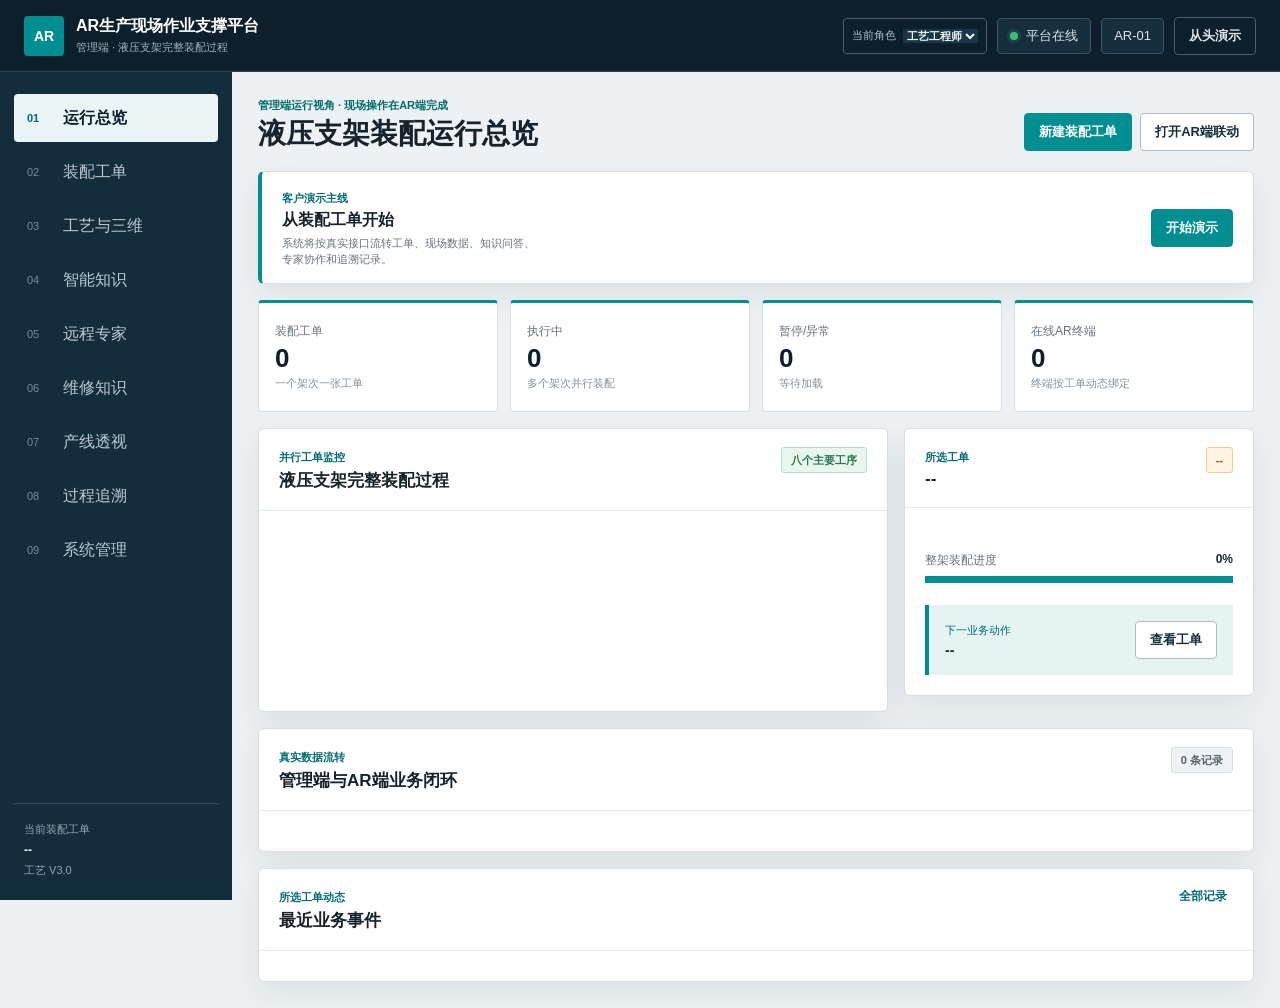
==== commit ca96c6df: "perf: optimize three-dimensional asset loading" ====
--- a/index.html
+++ b/index.html
@@ -5,7 +5,7 @@
   <meta name="viewport" content="width=device-width,initial-scale=1">
   <meta name="theme-color" content="#142d3d">
   <title>AR生产现场作业支撑平台</title>
-  <link rel="stylesheet" href="styles.css?v=24">
+  <link rel="stylesheet" href="styles.css?v=25">
 </head>
 <body>
 <div class="app-shell">
@@ -35,7 +35,7 @@
 
     <section id="workorderView" class="view">
       <div class="page-heading"><div><div id="taskContext" class="eyebrow">当前装配工单</div><h1>整架装配工单执行</h1></div><div class="heading-actions"><span id="taskNetworkBadge" class="badge badge-success">AR终端在线</span><button class="button button-primary open-terminal">打开AR端联动</button></div></div>
-      <div class="monitor-layout"><aside class="panel step-rail"><div class="panel-header"><div><span class="panel-kicker">完整装配工序</span><h2 id="stepCounter">工序 --</h2></div></div><ol id="stepList" class="step-list"></ol></aside><article class="panel work-panel"><div class="work-head"><div><span id="currentStepCode" class="step-code">主要工序</span><h2 id="currentStepTitle">加载中</h2></div><span id="currentStepState" class="badge badge-running">--</span></div><div class="work-visual"><div id="threeViewer" class="three-viewer"></div><div class="ar-hud"><span id="hudStep">--</span><strong id="hudInstruction">--</strong></div></div><div class="instruction-grid"><div><span>下发到AR端的必要作业步骤</span><strong id="currentInstruction">--</strong></div><div><span>受控依据</span><strong id="currentParameter">--</strong></div><div class="warning-cell"><span>安全与质量提示</span><strong id="currentSafety">--</strong></div></div></article><aside class="panel monitor-side"><div class="panel-header"><div><span class="panel-kicker">实时上下文</span><h2>现场执行数据</h2></div></div><dl id="monitorSummary" class="context-list"></dl><div class="panel-header subhead"><div><span class="panel-kicker">装配防错</span><h2>零部件识别记录</h2></div><span id="identificationCount" class="badge badge-neutral">0 条</span></div><div id="identificationList" class="identification-list"></div><div class="panel-header subhead"><div><span class="panel-kicker">AR端采集</span><h2>现场数据记录</h2></div><span id="observationCount" class="badge badge-neutral">0 条</span></div><div id="observationList" class="observation-list"></div><div class="panel-header subhead"><div><span class="panel-kicker">业务事件</span><h2>最近流转</h2></div></div><div id="monitorEvents" class="expert-timeline"></div></aside></div>
+      <div class="monitor-layout"><aside class="panel step-rail"><div class="panel-header"><div><span class="panel-kicker">完整装配工序</span><h2 id="stepCounter">工序 --</h2></div></div><ol id="stepList" class="step-list"></ol></aside><article class="panel work-panel"><div class="work-head"><div><span id="currentStepCode" class="step-code">主要工序</span><h2 id="currentStepTitle">加载中</h2></div><span id="currentStepState" class="badge badge-running">--</span></div><div class="work-visual"><div id="threeViewer" class="three-viewer"><img class="three-preview" src="assets/ar-recording-poster.png" alt="液压支架装配三维作业预览"><div class="three-loading"><strong>正在准备三维作业内容</strong><span>首次打开时加载，后续访问使用本地缓存</span></div></div><div class="ar-hud"><span id="hudStep">--</span><strong id="hudInstruction">--</strong></div></div><div class="instruction-grid"><div><span>下发到AR端的必要作业步骤</span><strong id="currentInstruction">--</strong></div><div><span>受控依据</span><strong id="currentParameter">--</strong></div><div class="warning-cell"><span>安全与质量提示</span><strong id="currentSafety">--</strong></div></div></article><aside class="panel monitor-side"><div class="panel-header"><div><span class="panel-kicker">实时上下文</span><h2>现场执行数据</h2></div></div><dl id="monitorSummary" class="context-list"></dl><div class="panel-header subhead"><div><span class="panel-kicker">装配防错</span><h2>零部件识别记录</h2></div><span id="identificationCount" class="badge badge-neutral">0 条</span></div><div id="identificationList" class="identification-list"></div><div class="panel-header subhead"><div><span class="panel-kicker">AR端采集</span><h2>现场数据记录</h2></div><span id="observationCount" class="badge badge-neutral">0 条</span></div><div id="observationList" class="observation-list"></div><div class="panel-header subhead"><div><span class="panel-kicker">业务事件</span><h2>最近流转</h2></div></div><div id="monitorEvents" class="expert-timeline"></div></aside></div>
     </section>
 
     <section id="processView" class="view"><div class="page-heading"><div><div class="eyebrow">工艺路线 · 版本 · 工序 · 作业内容 · 审核发布</div><h1>工艺管理与三维作业内容</h1></div><div class="heading-actions"><button id="createProcessVersion" class="button button-primary">新建工艺版本</button></div></div><div class="process-management-layout"><article class="panel"><div class="panel-header"><div><span class="panel-kicker">创建 · 编辑 · 发布 · 回滚</span><h2>工艺版本</h2></div><span id="processVersionCount" class="badge badge-neutral">0个</span></div><div id="processVersions" class="data-list"></div></article><article class="panel"><div class="panel-header"><div><span class="panel-kicker">产品型号与适用范围</span><h2>工艺路线信息</h2></div></div><dl id="processScope" class="context-list"></dl></article><article class="panel full-span"><div class="panel-header"><div><span class="panel-kicker">顺序 · 工位 · 作业要求 · 参数 · 质量安全</span><h2>主要工序与作业步骤</h2></div><button id="editCurrentProcessStep" class="button button-secondary">编辑当前工序</button></div><div id="processStepList" class="process-step-table"></div></article><article class="panel full-span"><div class="panel-header"><div><span class="panel-kicker">厂家动画拆分 · 转换 · 轻量化 · 审核发布</span><h2>三维作业内容包</h2></div><span id="contentPackageCount" class="badge badge-neutral">0个</span></div><div id="contentPackages" class="content-package-grid"></div></article></div></section>
@@ -64,6 +64,6 @@
   <div class="terminal-viewport"><iframe id="terminalPreviewFrame" title="AR眼镜端模拟器"></iframe></div>
 </section>
 <div id="toast" class="toast" role="status"></div>
-<script src="app.js?v=24"></script><script type="module" src="three-viewer.js?v=24"></script>
+<script src="app.js?v=25"></script>
 </body>
 </html>
--- a/styles.css
+++ b/styles.css
@@ -202,6 +202,10 @@
 .work-visual img { width: 100%; height: 100%; object-fit: cover; display: block; }
 .three-viewer { position: absolute; inset: 0; background: #102631; touch-action: none; }
 .three-viewer canvas { width: 100%; height: 100%; display: block; }
+.three-preview { width: 100%; height: 100%; object-fit: cover; display: block; opacity: .56; filter: saturate(.82) brightness(.7); }
+.three-loading { position: absolute; left: 50%; top: 50%; transform: translate(-50%,-50%); min-width: 270px; padding: 15px 18px; border: 1px solid #4c6a77; background: rgba(8,25,34,.88); color: #eef5f7; display: grid; gap: 5px; text-align: center; box-shadow: 0 8px 25px rgba(0,0,0,.25); }
+.three-loading strong { font-size: 13px; }.three-loading span { font-size: 10px; color: #b2c8d0; }
+.three-viewer.ready .three-preview,.three-viewer.ready .three-loading { display: none; }
 .three-viewer::after { content: "拖动旋转 · 滚轮缩放 · 三维内容 V2.0"; position: absolute; right: 14px; top: 12px; padding: 6px 8px; background: rgba(8,25,34,.78); border: 1px solid #4c6a77; color: #dfecef; font-size: 10px; pointer-events: none; }
 .ar-hud { position: absolute; left: 18px; right: 18px; bottom: 16px; min-height: 56px; padding: 10px 14px; background: rgba(10, 25, 34, .88); border: 1px solid rgba(78, 205, 201, .65); color: #fff; display: flex; gap: 15px; align-items: center; }
 .ar-hud span { color: #6ee1dd; font-size: 12px; font-weight: 800; }
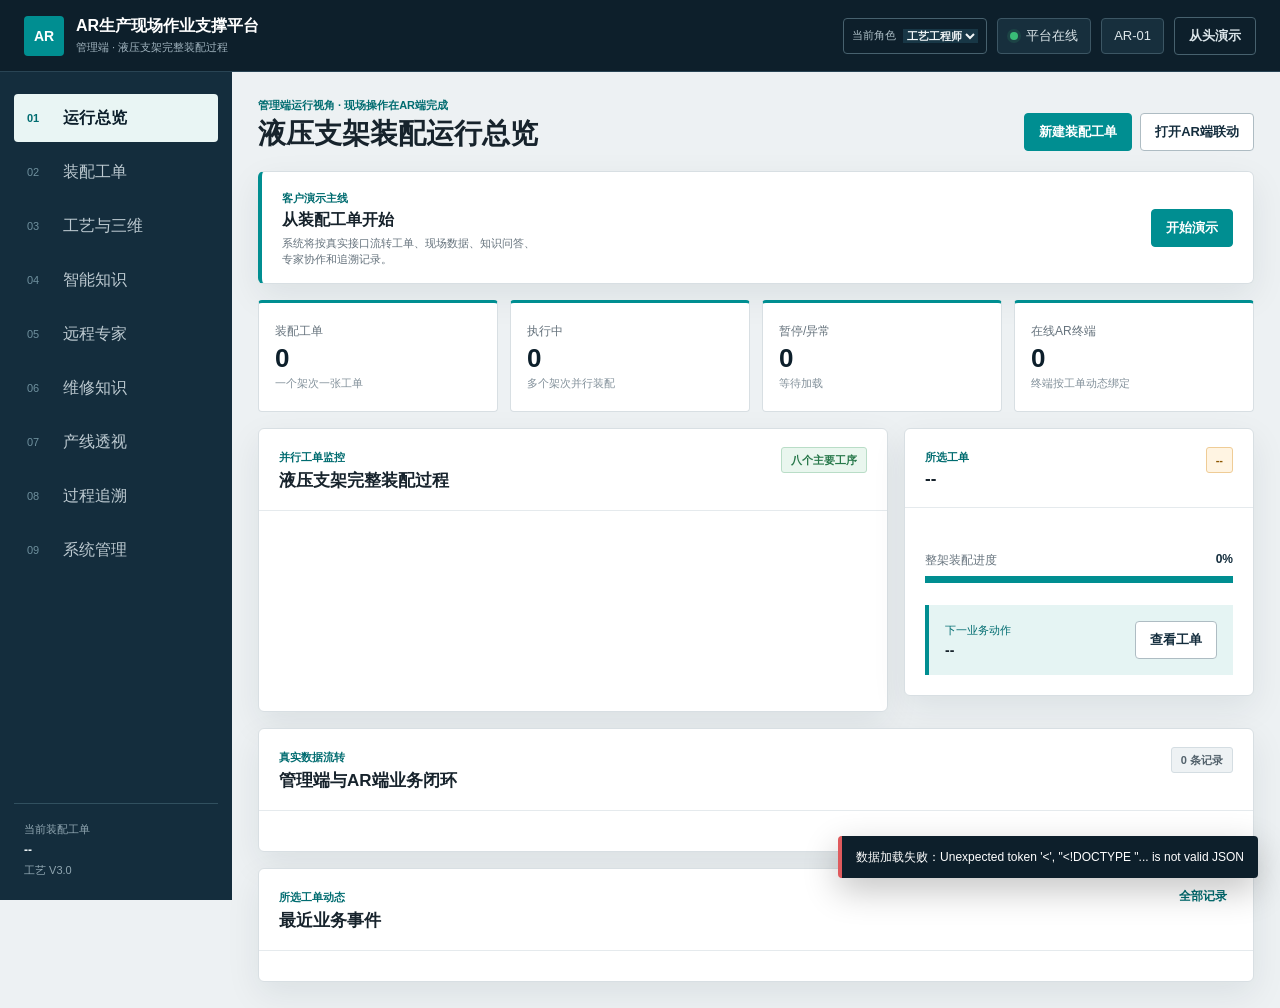
==== commit 727e621f: "feat: show live AR view in expert session" ====
--- a/index.html
+++ b/index.html
@@ -5,7 +5,7 @@
   <meta name="viewport" content="width=device-width,initial-scale=1">
   <meta name="theme-color" content="#142d3d">
   <title>AR生产现场作业支撑平台</title>
-  <link rel="stylesheet" href="styles.css?v=25">
+  <link rel="stylesheet" href="styles.css?v=26">
 </head>
 <body>
 <div class="app-shell">
@@ -42,7 +42,7 @@
 
     <section id="knowledgeView" class="view"><div class="page-heading"><div><div class="eyebrow">资料上传 · 分类标签 · 审核索引 · 查询查看 · 下载使用</div><h1>知识库与智能问答</h1></div><div class="heading-actions"><button id="uploadKnowledge" class="button button-primary">上传资料</button></div></div><div class="knowledge-layout"><article class="panel"><div class="panel-header"><div><span class="panel-kicker">受控资料检索</span><h2>当前工单智能问答</h2></div><span id="knowledgeServiceBadge" class="badge badge-running">检查中</span></div><form id="knowledgeTestForm" class="knowledge-test"><input id="knowledgeTestInput" value="高压胶管标识与接口清单不一致时应该如何处理？"><button class="button button-primary">检索并显示引用</button></form><div id="knowledgeTestResult" class="operation-result">问题将携带产品型号、工艺版本和当前工序上下文。</div></article><article class="panel"><div class="panel-header"><div><span class="panel-kicker">分类与标签</span><h2>知识库概况</h2></div></div><div id="knowledgeCategorySummary" class="knowledge-category-summary"></div></article><article class="panel full-span"><div class="panel-header"><div><span class="panel-kicker">标准、图纸、工艺卡、三维指导和经验库</span><h2>知识资料管理</h2></div><span id="knowledgeCount" class="badge badge-neutral">0条</span></div><form id="knowledgeFilterForm" class="knowledge-filter"><input id="knowledgeSearch" placeholder="按资料名称、标签或适用范围查询"><select id="knowledgeCategoryFilter"><option value="">全部分类</option></select><select id="knowledgeTagFilter"><option value="">全部标签</option></select><button class="button button-secondary">查询</button></form><div id="knowledgeList" class="knowledge-table"></div></article></div></section>
 
-    <section id="expertView" class="view"><div class="page-heading"><div><div class="eyebrow">一对一远程专家 · 自动携带工单上下文</div><h1>远程专家支持</h1></div><div class="heading-actions"><span id="expertStatusBadge" class="badge badge-neutral">未建立会话</span><button id="startExpert" class="button button-primary">接入当前请求</button></div></div><div class="expert-layout"><article class="video-panel panel"><div id="expertVideoFrame" class="video-frame synthetic-feed"><div class="feed-support"><i></i><i></i><i></i><i></i></div><div id="annotationLayer" class="annotation-layer"></div><div id="frozenBadge" class="frozen-badge" hidden>画面已冻结</div><div class="video-status"><span class="record-dot"></span><span id="videoStatusText">第一视角预览</span></div></div><div class="video-toolbar"><button id="freezeFrame" class="button button-secondary" disabled>冻结画面</button><button id="drawAnnotation" class="button button-secondary" disabled>添加二维标注</button><button id="sendDocument" class="button button-secondary" disabled>发送作业资料</button><button id="endExpert" class="button button-danger-outline" disabled>结束并归档</button></div><form id="adviceForm" class="advice-form"><input id="adviceInput" value="请核对胶管标识、阀组接口和当前受控液压原理图，确认后再连接。"><button id="sendAdvice" class="button button-primary" disabled>发送处置意见</button></form></article><aside class="panel expert-context"><div class="panel-header"><div><span class="panel-kicker">自动携带工单上下文</span><h2 id="expertTaskId">--</h2></div></div><dl class="context-list"><div><dt>当前主要工序</dt><dd id="expertCurrentStep">--</dd></div><div><dt>异常状态</dt><dd id="expertIncidentState">--</dd></div><div><dt>在线专家</dt><dd>李工 · 液压系统装配 · 在线</dd></div><div><dt>协作服务</dt><dd id="expertProvider">自建远程专家服务</dd></div><div><dt>业务归档</dt><dd>会话、截图、冻屏标注、资料、意见、录像索引</dd></div></dl><div id="expertTimeline" class="expert-timeline"></div></aside></div></section>
+    <section id="expertView" class="view"><div class="page-heading"><div><div class="eyebrow">一对一远程专家 · 自动携带工单上下文</div><h1>远程专家支持</h1></div><div class="heading-actions"><span id="expertStatusBadge" class="badge badge-neutral">未建立会话</span><button id="startExpert" class="button button-primary">接入当前请求</button></div></div><div class="expert-layout"><article class="video-panel panel"><div id="expertVideoFrame" class="video-frame ar-live-feed"><div id="expertFeedWaiting" class="expert-feed-waiting"><span class="expert-feed-icon">AR</span><strong>等待接入AR眼镜</strong><small>接入后将在此显示现场人员的第一视角画面</small></div><iframe id="expertArFeed" title="AR眼镜第一视角实时画面" loading="lazy" hidden></iframe><div id="annotationLayer" class="annotation-layer"></div><div id="frozenBadge" class="frozen-badge" hidden>画面已冻结</div><div class="video-status"><span class="record-dot"></span><span id="videoStatusText">等待现场呼叫</span></div></div><div class="video-toolbar"><button id="freezeFrame" class="button button-secondary" disabled>冻结画面</button><button id="drawAnnotation" class="button button-secondary" disabled>添加二维标注</button><button id="sendDocument" class="button button-secondary" disabled>发送作业资料</button><button id="endExpert" class="button button-danger-outline" disabled>结束并归档</button></div><form id="adviceForm" class="advice-form"><input id="adviceInput" value="请核对胶管标识、阀组接口和当前受控液压原理图，确认后再连接。"><button id="sendAdvice" class="button button-primary" disabled>发送处置意见</button></form></article><aside class="panel expert-context"><div class="panel-header"><div><span class="panel-kicker">自动携带工单上下文</span><h2 id="expertTaskId">--</h2></div></div><dl class="context-list"><div><dt>当前主要工序</dt><dd id="expertCurrentStep">--</dd></div><div><dt>异常状态</dt><dd id="expertIncidentState">--</dd></div><div><dt>在线专家</dt><dd>李工 · 液压系统装配 · 在线</dd></div><div><dt>协作服务</dt><dd id="expertProvider">自建远程专家服务</dd></div><div><dt>业务归档</dt><dd>会话、截图、冻屏标注、资料、意见、录像索引</dd></div></dl><div id="expertTimeline" class="expert-timeline"></div></aside></div></section>
 
     <section id="maintenanceView" class="view"><div class="page-heading"><div><div class="eyebrow">维修管理系统工单 · 相似案例 · 现场处置 · 结果回写</div><h1>智能维修辅助</h1></div><button id="archiveMaintenanceCase" class="button button-secondary">形成案例并回写</button></div><article class="panel integration-strip"><div><span class="panel-kicker">业务系统来源</span><h2 id="maintenanceSourceSystem">维修管理系统</h2></div><div class="integration-arrow">设备档案与维修工单 →</div><dl id="maintenanceWorkOrder" class="integration-context"></dl><div class="integration-arrow">← 处置结果与案例状态</div><span id="maintenanceSyncStatus" class="badge badge-success">接口正常</span></article><div class="maintenance-layout"><article class="panel"><div class="panel-header"><div><span class="panel-kicker">结合设备、部件和故障现象检索</span><h2>历史维修案例与知识检索</h2></div></div><form id="maintenanceSearchForm" class="knowledge-test"><input id="maintenanceSearchInput" value="胶管 渗漏"><button class="button button-primary">查询相似案例</button></form><div id="maintenanceCaseList" class="maintenance-case-list"></div></article><article class="panel"><div class="panel-header"><div><span class="panel-kicker">现场维修参考</span><h2 id="maintenanceCaseTitle">选择一个案例</h2></div><span id="maintenanceCaseStatus" class="badge badge-neutral">--</span></div><dl id="maintenanceCaseDetail" class="context-list"></dl><div class="maintenance-writeback"><strong>处置闭环</strong><span>AR现场记录 → 审核 → 维修管理系统工单 → 知识库案例</span></div></article></div></section>
 
@@ -64,6 +64,6 @@
   <div class="terminal-viewport"><iframe id="terminalPreviewFrame" title="AR眼镜端模拟器"></iframe></div>
 </section>
 <div id="toast" class="toast" role="status"></div>
-<script src="app.js?v=25"></script>
+<script src="app.js?v=26"></script>
 </body>
 </html>
--- a/styles.css
+++ b/styles.css
@@ -453,7 +453,7 @@
 .monitor-note { margin:0 18px 16px; padding:13px; border-left:3px solid var(--teal); background:var(--teal-soft); }
 .monitor-note strong { font-size:12px; }.monitor-note p { margin:5px 0 0; color:var(--muted); font-size:11px; line-height:1.55; }
 .panel-header.subhead { border-top:1px solid #e1e8ea; }
-.synthetic-feed { background:linear-gradient(#263b44 0 14%,#53666e 14% 18%,#25343b 18% 100%); }
+.ar-live-feed{background:#07151d}.ar-live-feed iframe{display:block;width:100%;height:100%;border:0;background:#07151d}.expert-feed-waiting{position:absolute;inset:0;display:flex;flex-direction:column;align-items:center;justify-content:center;gap:7px;background:#0a1c25;color:#e9f4f5}.expert-feed-waiting[hidden]{display:none}.expert-feed-waiting strong{font-size:15px}.expert-feed-waiting small{color:#91a9b2;font-size:10px}.expert-feed-icon{display:grid;place-items:center;width:52px;height:36px;border:1px solid #42c9c2;color:#5fe2db;font-size:12px;font-weight:800}.video-frame.frozen iframe{filter:saturate(.45) contrast(1.08)}
 .feed-valve { position:absolute; left:28%; top:28%; width:44%; height:38%; border:5px solid #9eb0b6; background:#52666f; box-shadow:inset 0 0 0 2px #354a53; }
 .feed-valve i { position:absolute; top:25%; width:12%; aspect-ratio:1; border-radius:50%; border:5px solid #bdcbd0; background:#20343d; }
 .feed-valve i:nth-child(1){left:8%}.feed-valve i:nth-child(2){left:32%}.feed-valve i:nth-child(3){left:56%;border-color:#36d6cd}.feed-valve i:nth-child(4){left:80%}
